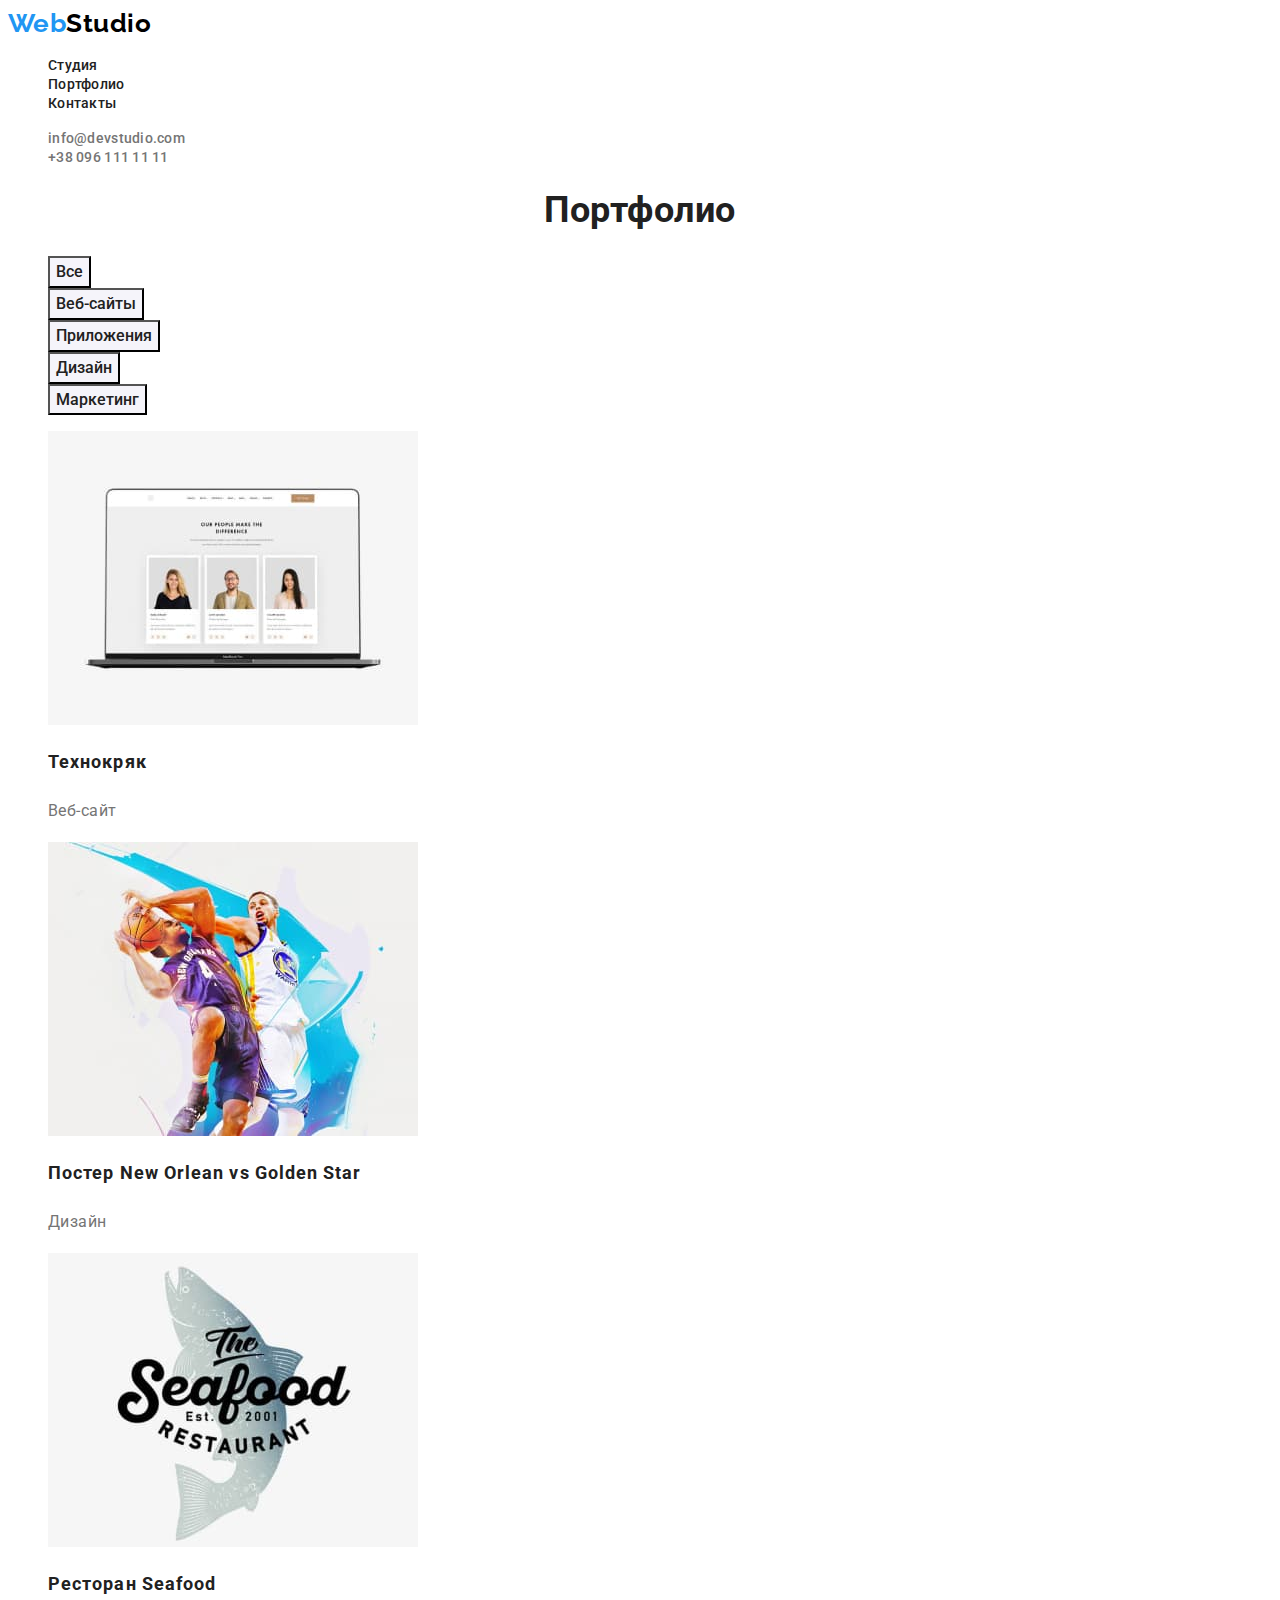
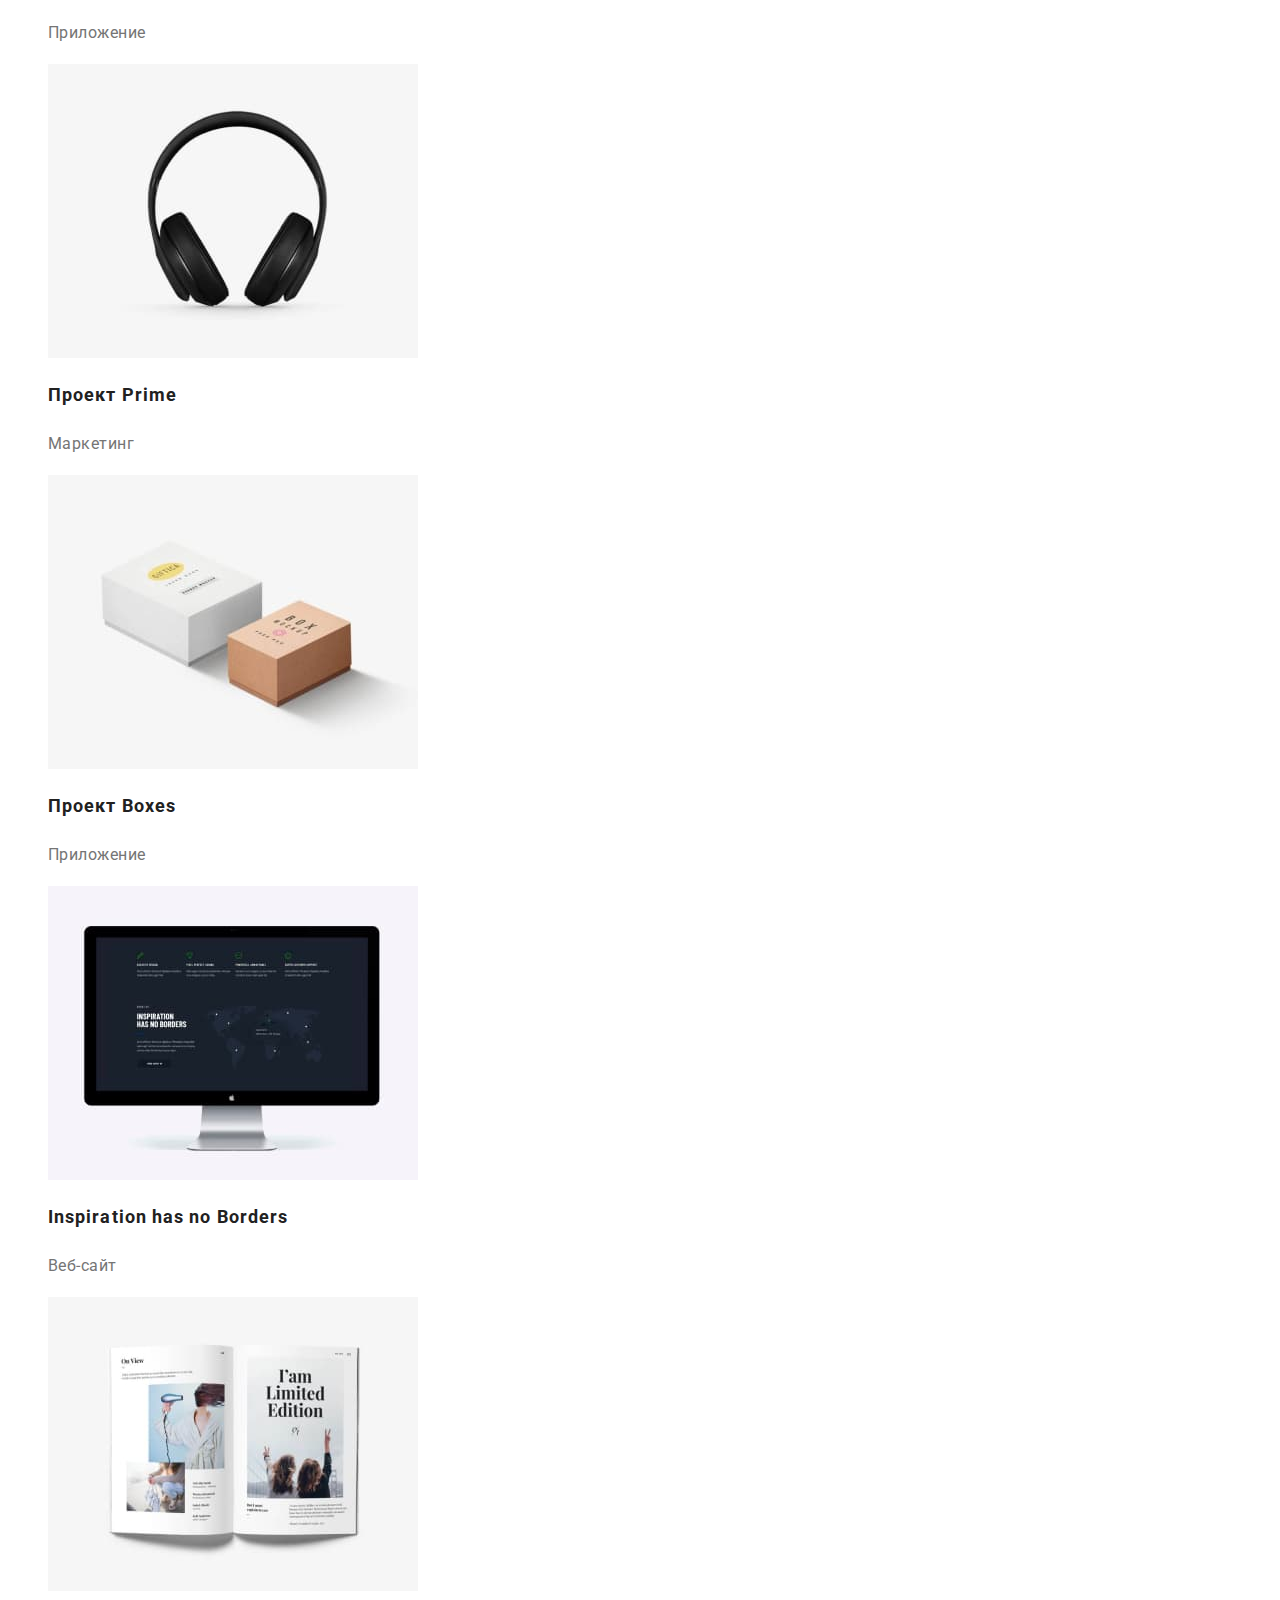
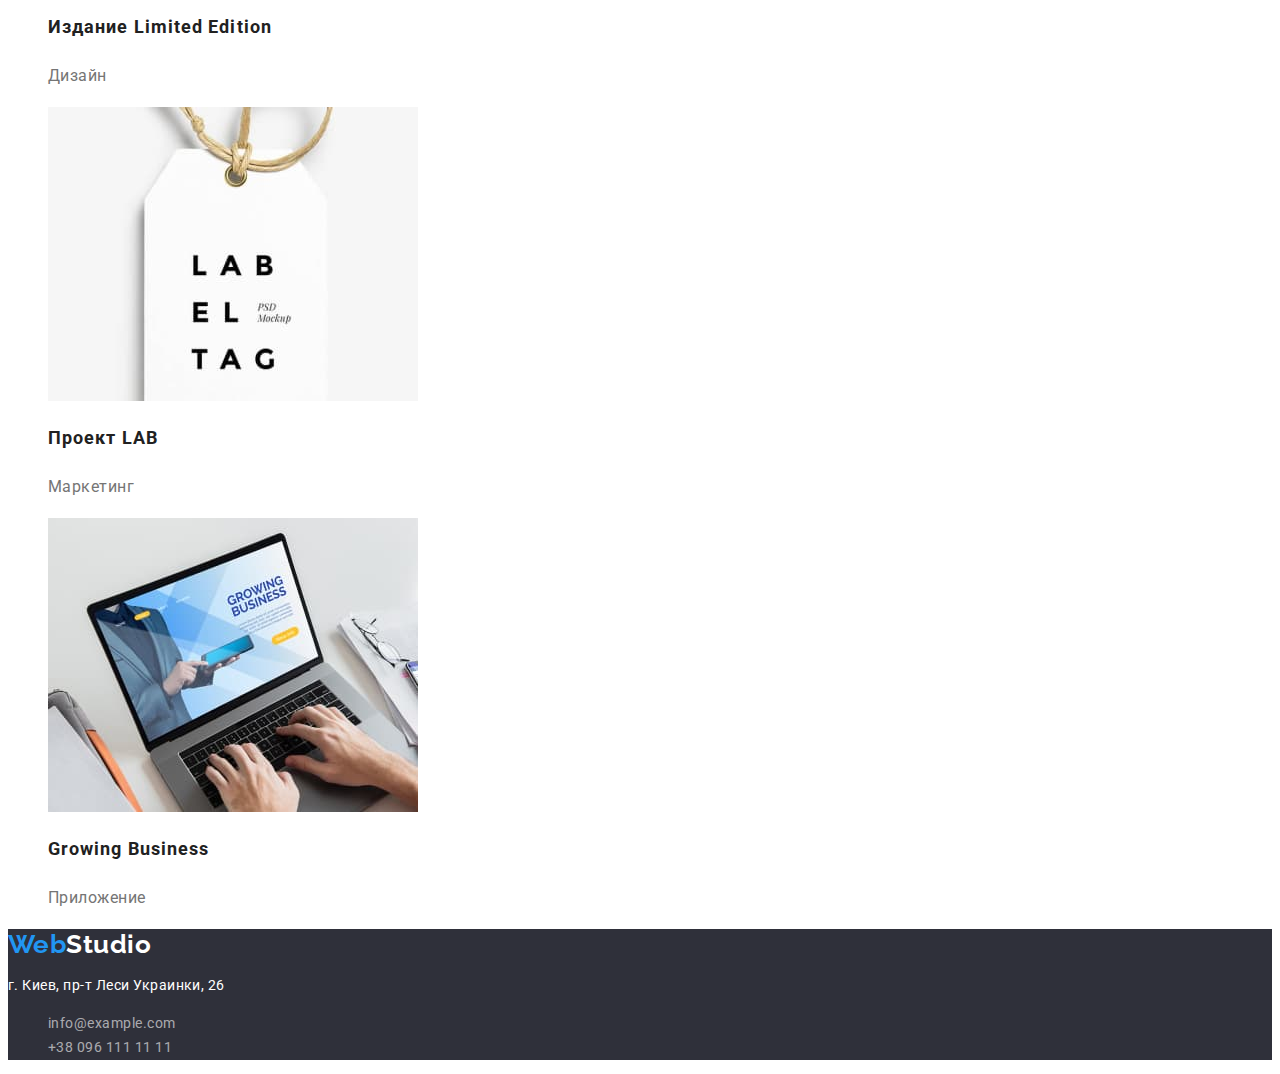
==== portfolio.html @ c210286f "добавляет файлы с HW-02" ====
<!DOCTYPE html>
<html lang="en">
<head>
    <meta charset="UTF-8">
    <meta http-equiv="X-UA-Compatible" content="IE=edge">
    <meta name="viewport" content="width=device-width, initial-scale=1.0">
    <title>Портфолио</title><link rel="preconnect" href="https://fonts.googleapis.com">
    <link rel="preconnect" href="https://fonts.gstatic.com" crossorigin>
    <link href="https://fonts.googleapis.com/css2?family=Raleway:wght@700&family=Roboto:wght@400;500;700;900&display=swap"
        rel="stylesheet">
    <link rel="stylesheet" href="./css/styles.css">
</head>
<body>
    <!--шапка сайта студии-->
    <header>
        <!--навигация-->
        <nav>
            <a class="logo link" href="./index.html">Web<span class="logo-header">Studio</span></a>
            <ul class="site-nav list">
                <li><a href="./index.html" class="link">Студия</a>
                </li>
                <li><a href="./portfolio.html" class="link">Портфолио</a>
                </li>
                <li><a href="" class="link">Контакты</a>
                </li>
            </ul>
        </nav>
        <!--связь-->
        <ul class="contacts list">
            <li>
                <a href="mailto:info@devstudio.com" class="link">info@devstudio.com</a>
            </li>
            <li>
                <a href="tel:+380961111111" class="link">+38 096 111 11 11</a>
            </li>
        </ul>
    </header>
    <!--проекты компании-->
    <main>
        <section class="section">
            <h1 class="section-title">Портфолио</h1>
            <ul class="list">                
                <li><button class="button" type="button">Все</button></li>
                <li><button class="button" type="button">Веб-сайты</button></li>
                <li><button class="button" type="button">Приложения</button></li>
                <li><button class="button" type="button">Дизайн</button></li>
                <li><button class="button" type="button">Маркетинг</button></li>                
            </ul>
            <ul class="project list">
                <li><a href=""class="link"><img src="images/img-a.jpg" alt="Ноутбук"
                    width="370" height="294">
                    <h2 class="project-title">Технокряк</h2>
                    <p class="project-type" >Веб-сайт</p></a>                    
                </li>
                <li><a href=""class="link"><img src="images/img-b.jpg" alt="баскетболисти"
                     width="370" height="294">
                    <h2 class="project-title">Постер <span lang="en">New Orlean vs Golden Star</span></h2>
                    <p class="project-type" >Дизайн</p></a>                
                </li>
                <li><a href=""class="link"><img src="images/img-c.jpg" alt="логотип ресторана рыба с текстом" 
                    width="370" height="294">
                    <h2 class="project-title">Ресторан <span lang="en">Seafood</span></h2>
                    <p class="project-type" >Приложение</p></a>                
                </li>
                <li><a href=""class="link"><img src="images/img-d.jpg" alt="полноразмерные наушники"
                     width="370" height="294">
                    <h2 class="project-title">Проект <span lang="en">Prime</span></h2>
                    <p class="project-type" >Маркетинг</p></a>                
                </li>
                <li><a href=""class="link"><img src="images/img-e.jpg" alt="две коробки"
                     width="370" height="294">
                    <h2 class="project-title">Проект <span lang="en">Boxes</span> </h2>
                    <p class="project-type" >Приложение</p></a>                
                </li>
                <li><a href=""class="link"><img src="images/img-f.jpg" alt="монитор" 
                    width="370" height="294">
                    <h2 class="project-title" lang="en">Inspiration has no Borders</h2>
                    <p class="project-type" >Веб-сайт</p></a>                
                </li>
                <li><a href=""class="link"><img src="images/img-g.jpg" alt="разкрытая книга"
                     width="370" height="294">
                    <h2 class="project-title">Издание <span lang="en">Limited Edition</span></h2>
                    <p class="project-type" >Дизайн</p></a>                
                </li>
                <li><a href=""class="link"><img src="images/img-h.jpg" alt="бирка"
                     width="370" height="294">
                    <h2 class="project-title">Проект <span lang="en">LAB</span></h2>
                    <p class="project-type" >Маркетинг</p></a>                
                </li>
                <li><a href=""class="link"><img src="images/img-i.jpg" alt="набор текста на клавиатуре ноутбука"
                     width="370" height="294">
                    <h2 class="project-title"><span lang="en">Growing Business</span> </h2>
                    <p class="project-type" >Приложение</p></a>
                </li>
            </ul>
        </section>
    </main>
    <!--подвал страницы-->
    <footer class="footer">
        <a class="logo link" href="./index.html">Web<span class="logo-footer">Studio</span></a>
        <address class="adress">
            <p>г. Киев, пр-т Леси Украинки, 26</p>
            <ul class="adress-contacts list">
                <li>
                    <a href="mailto:info@example.com" class="link">info@example.com</a>
                </li>
                <li>
                    <a href="tel:+380961111111" class="link">+38 096 111 11 11</a>
                </li>
            </ul>
        </address>
    </footer>
</body>
</html>
---- css/styles.css ----
:root {
  --pimary-tex-color: #757575;
  --accent-tex-color: #2196f3;
  --secondary-tex-color: #212121;
  --clear-white-text-color: #ffffff;
  --secondary-background-color: #f5f4fa;
}

/* палитра */
/* основной цвет фона   #ffffff */
/* дополнительный цвет фона     #F5F4FA */
/* цвет основного текста   #757575 */
/* цвет вторичного цвета     #212121  */
/* дополнительный  цвет текста     #FFFFFF  */
/* цвет акцента   #2196F3 */
/* цвет акцента главной  кнопки    #188CE8 */
/* цвет адреса   rgba(255, 255, 255, 0.6) */
/* цвет фона героя и футера #2F303A */
/* дополнительный цвет текста логотипа  #000000 */

body {
  font-family: "Roboto", sans-serif;
  background-color: #ffffff;
  color: var(--pimary-tex-color);
  letter-spacing: 0.03em;
}
/* *********************style reset******************** */
.list {
  list-style: none;
}
.link {
  text-decoration: none;
}
/* **************************************************** */
/* __________________________________________шапка сайта студии__________________________________________________________ */
.logo {
  font-family: raleway, sans-serif;
  color: var(--accent-tex-color);
  font-weight: 700;
  font-size: 26px;
  line-height: 1.19;
}
.logo-header {
  color: #000000;
}
.logo-footer {
  color: var(--clear-white-text-color);
}
/* ___________________________________________навигация___________________________________________________________ */
.site-nav .link {
  color: var(--secondary-tex-color);
  font-weight: 500;
  font-size: 14px;
  line-height: 1.14;
  letter-spacing: 0.02em;
}
.contacts .link {
  color: var(--pimary-tex-color);
  font-weight: 500;
  font-size: 14px;
  line-height: 1.14;
  letter-spacing: 0.02em;
}
.site-nav .link:hover,
.site-nav .link:focus,
.contacts .link:hover,
.contacts .link:focus,
.adress-contacts .link:hover,
.adress-contacts .link:focus {
  color: #2196f3;
}
/* __________________________________ герой ______________________________________________________________ */

.hero {
  background-color: #2f303a;
}

.hero-title {
  color: var(--clear-white-text-color);
  font-weight: 900;
  font-size: 44px;
  line-height: 1.36;
  text-align: center;
  letter-spacing: 0.06em;
  text-transform: uppercase;
}

/* _____________________________________основная информация страницы__________________________________________ */

.section-title {
  font-weight: 700;
  font-size: 36px;
  line-height: 1.16;
  text-align: center;
}
.advantage-title {
  font-weight: 700;
  font-size: 14px;
  line-height: 1.14;
  text-transform: uppercase;
}
.advantage-text {
  font-size: 14px;
  line-height: 1.71;
}
.team-title {
  font-weight: 500;
  font-size: 16px;
  line-height: 1.18;
  text-align: center;
}
.team-profession {
  font-size: 16px;
  line-height: 1.18;
  text-align: center;
}
.project-title {
  font-weight: 700;
  font-size: 18px;
  line-height: 2;
  letter-spacing: 0.06em;
}
.project-type {
  color: var(--pimary-tex-color);
  font-size: 16px;
  line-height: 1.87;
}
.section-title,
.advantage-title,
.team-title,
.project-title {
  color: var(--secondary-tex-color);
}
.our-team {
  background-color: #f5f4fa;
}
/* ____________________________________________подвал страницы_______________________________________________ */
.footer {
  background-color: #2f303a;
}
.adress {
  color: var(--clear-white-text-color);
  font-style: normal;
  font-size: 14px;
  line-height: 1.71;
}
.adress-contacts .link {
  color: rgba(255, 255, 255, 0.6);
}
/* ____________________________________________BUTTONS_________________________________________________ */
.button {
  font-family: inherit;
  font-weight: 500;
  font-size: 16px;
  line-height: 1.62;
  text-align: center;
  background-color: var(--secondary-background-color);
  color: var(--secondary-tex-color);
  cursor: pointer;
}
.button:hover,
.button:focus {
  background-color: var(--accent-tex-color);
  color: var(--clear-white-text-color);
}
.main.button {
  font-weight: 700;
  font-size: 16px;
  line-height: 1.87;
  text-align: center;
  letter-spacing: 0.06em;
  background-color: var(--accent-tex-color);
  color: var(--clear-white-text-color);
}
.main.button:hover,
.main.button:focus {
  background-color: #188ce8;
}
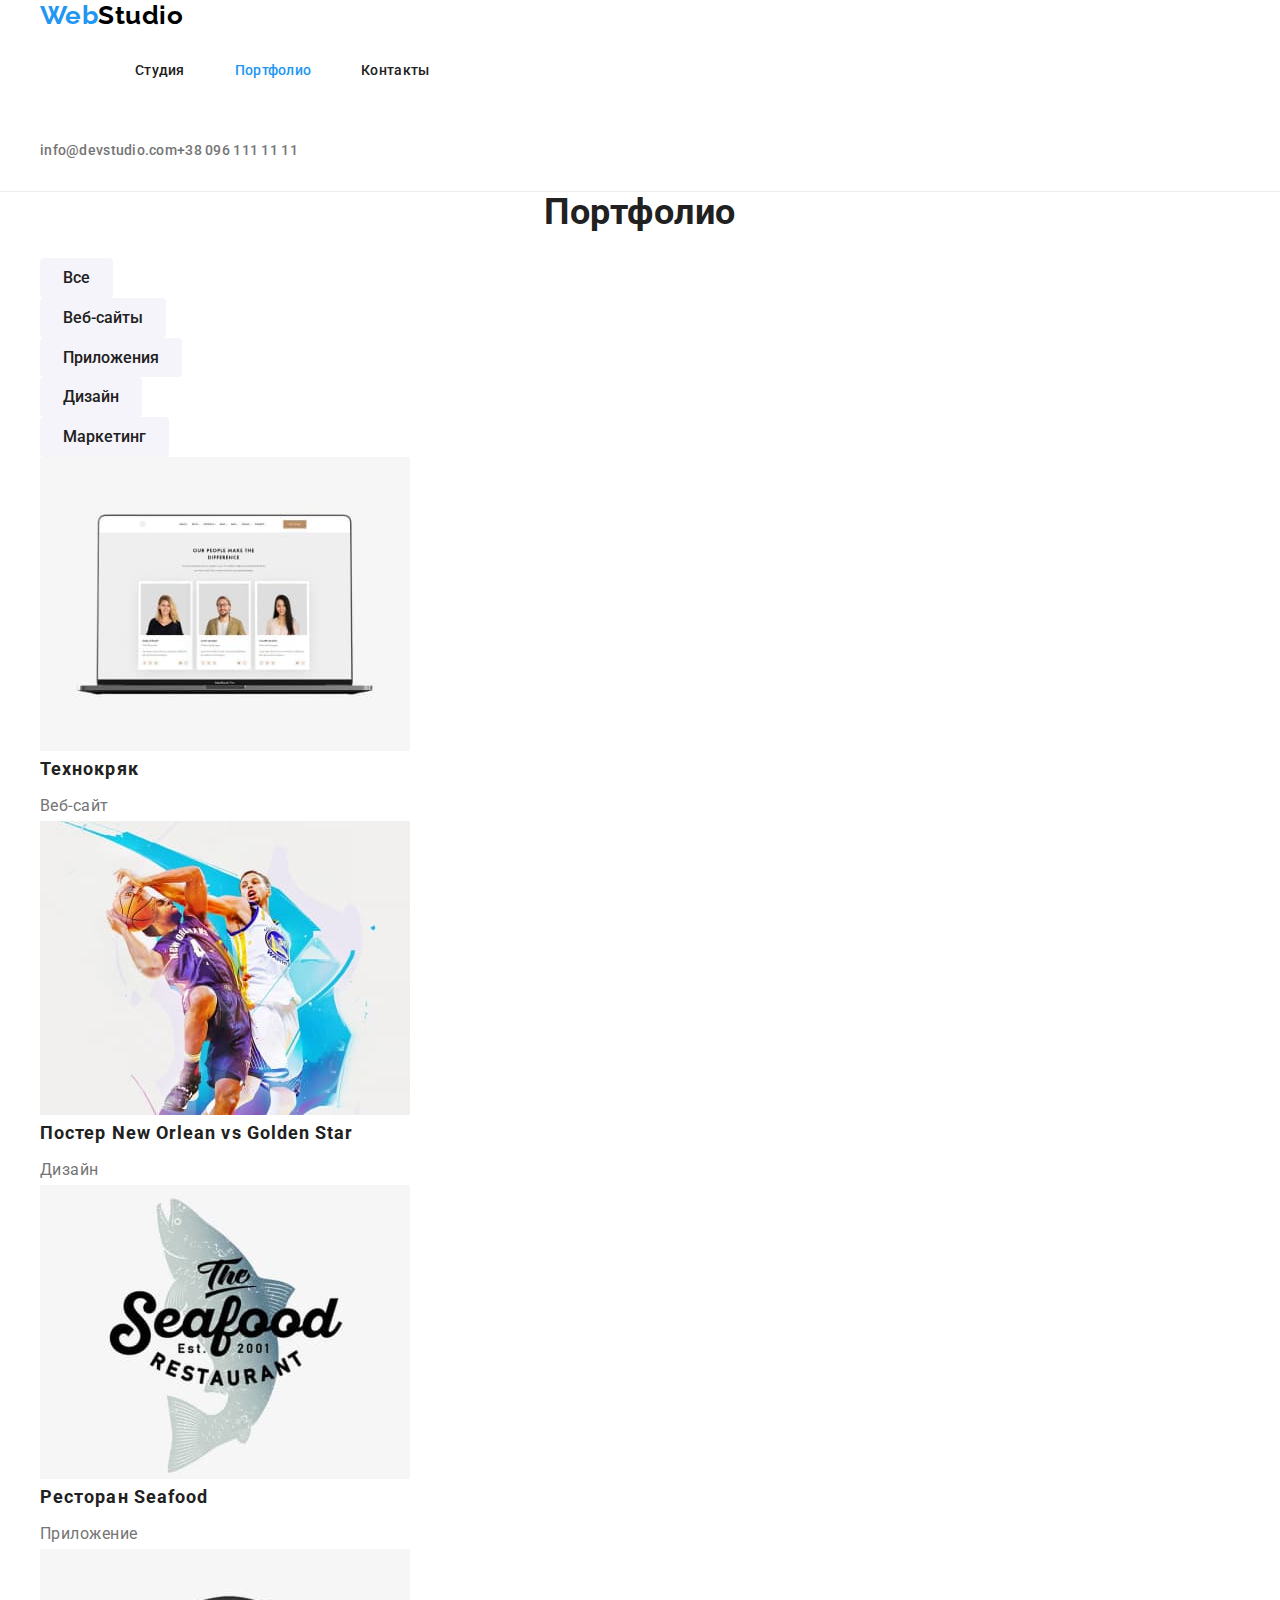
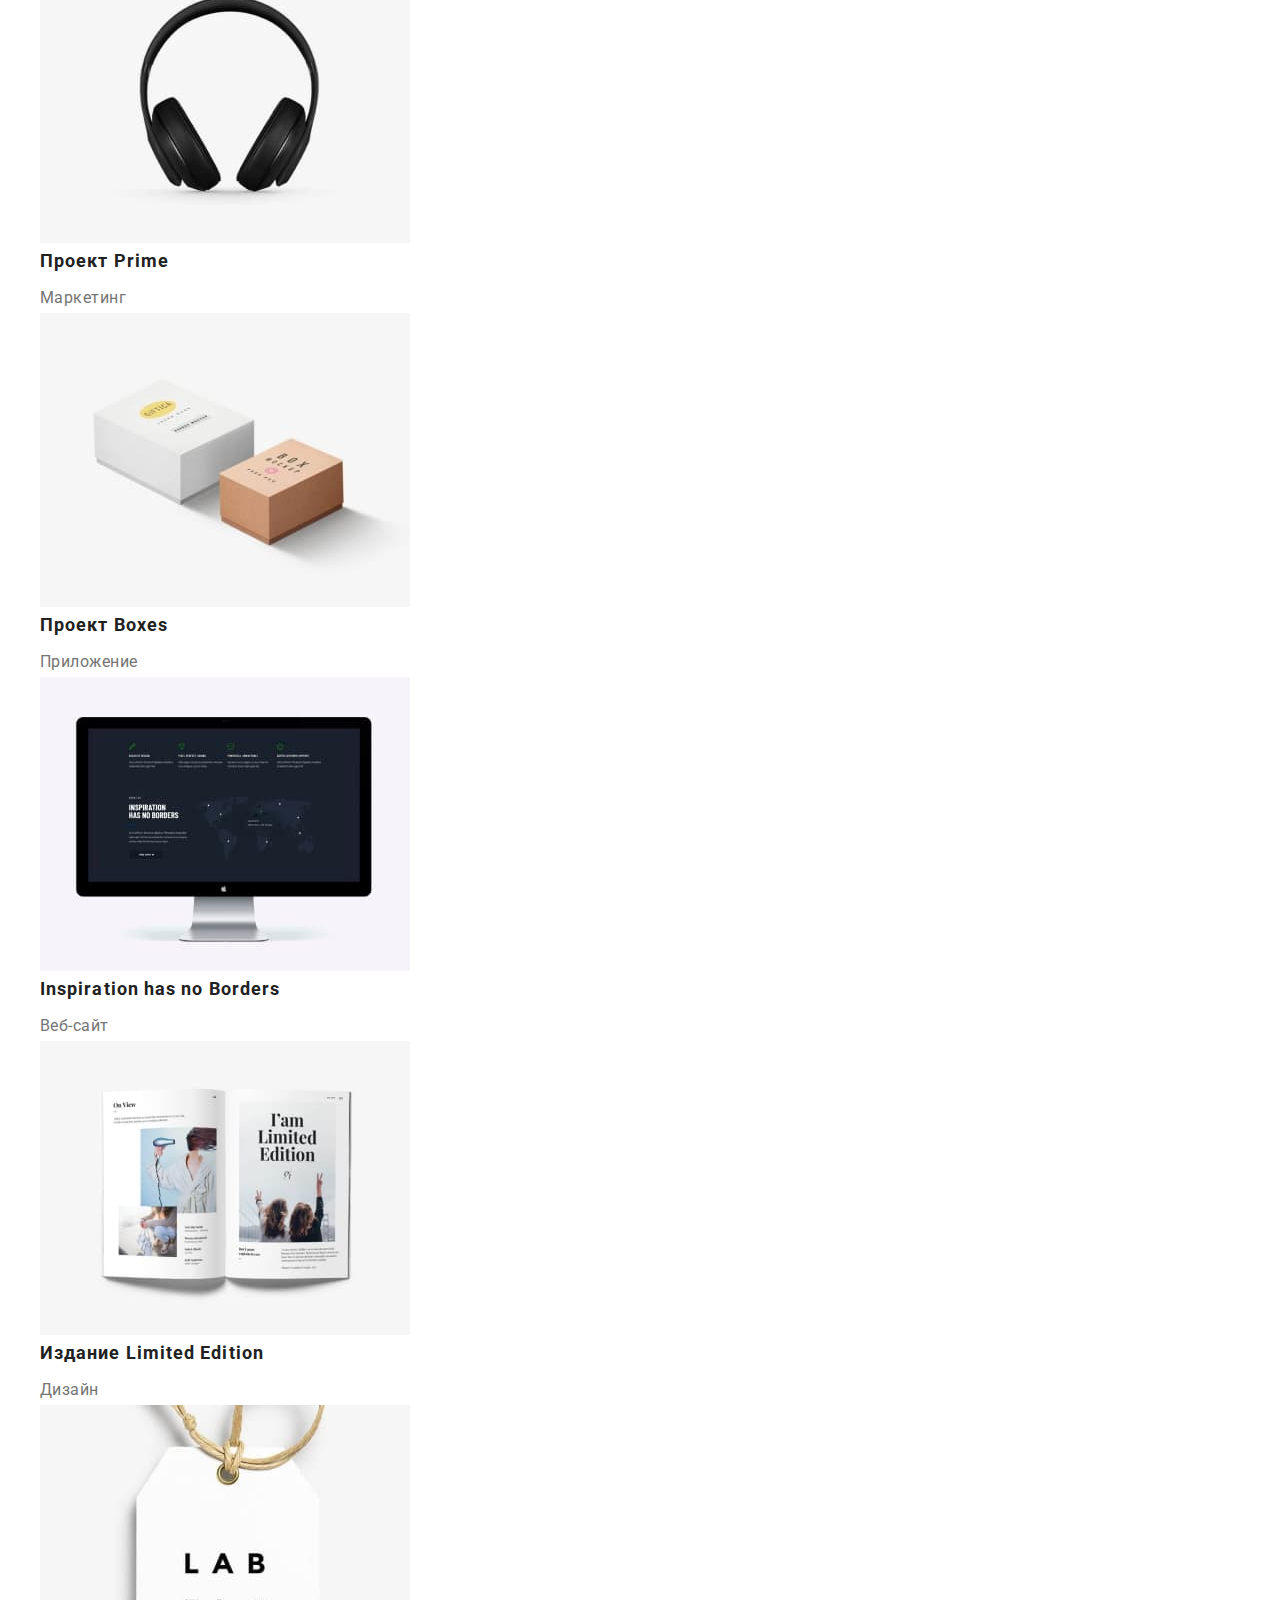
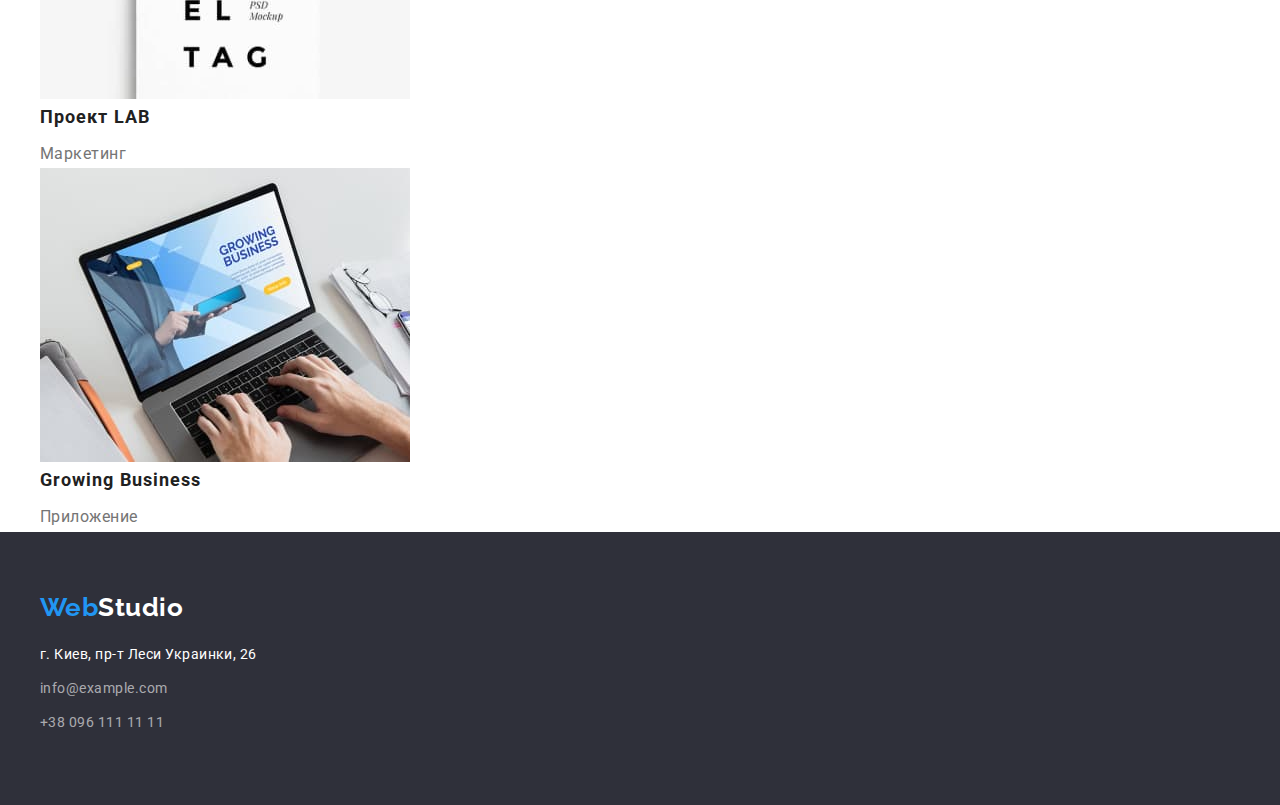
==== commit 633ce4b2: "задает значения  блочным и строчным элементам" ====
--- a/portfolio.html
+++ b/portfolio.html
@@ -4,7 +4,11 @@
     <meta charset="UTF-8">
     <meta http-equiv="X-UA-Compatible" content="IE=edge">
     <meta name="viewport" content="width=device-width, initial-scale=1.0">
-    <title>Портфолио</title><link rel="preconnect" href="https://fonts.googleapis.com">
+    <title>Портфолио</title>
+    <link rel="stylesheet" href="https://cdnjs.cloudflare.com/ajax/libs/modern-normalize/1.1.0/modern-normalize.css"
+        integrity="sha512-Y0MM+V6ymRKN2zStTqzQ227DWhhp4Mzdo6gnlRnuaNCbc+YN/ZH0sBCLTM4M0oSy9c9VKiCvd4Jk44aCLrNS5Q=="
+        crossorigin="anonymous" referrerpolicy="no-referrer"/>
+    <link rel="preconnect" href="https://fonts.googleapis.com">
     <link rel="preconnect" href="https://fonts.gstatic.com" crossorigin>
     <link href="https://fonts.googleapis.com/css2?family=Raleway:wght@700&family=Roboto:wght@400;500;700;900&display=swap"
         rel="stylesheet">
@@ -14,101 +18,110 @@
     <!--шапка сайта студии-->
     <header>
         <!--навигация-->
-        <nav>
-            <a class="logo link" href="./index.html">Web<span class="logo-header">Studio</span></a>
-            <ul class="site-nav list">
-                <li><a href="./index.html" class="link">Студия</a>
-                </li>
-                <li><a href="./portfolio.html" class="link">Портфолио</a>
-                </li>
-                <li><a href="" class="link">Контакты</a>
-                </li>
-            </ul>
-        </nav>
-        <!--связь-->
-        <ul class="contacts list">
-            <li>
-                <a href="mailto:info@devstudio.com" class="link">info@devstudio.com</a>
-            </li>
-            <li>
-                <a href="tel:+380961111111" class="link">+38 096 111 11 11</a>
-            </li>
-        </ul>
-    </header>
-    <!--проекты компании-->
-    <main>
-        <section class="section">
-            <h1 class="section-title">Портфолио</h1>
-            <ul class="list">                
-                <li><button class="button" type="button">Все</button></li>
-                <li><button class="button" type="button">Веб-сайты</button></li>
-                <li><button class="button" type="button">Приложения</button></li>
-                <li><button class="button" type="button">Дизайн</button></li>
-                <li><button class="button" type="button">Маркетинг</button></li>                
-            </ul>
-            <ul class="project list">
-                <li><a href=""class="link"><img src="images/img-a.jpg" alt="Ноутбук"
-                    width="370" height="294">
-                    <h2 class="project-title">Технокряк</h2>
-                    <p class="project-type" >Веб-сайт</p></a>                    
-                </li>
-                <li><a href=""class="link"><img src="images/img-b.jpg" alt="баскетболисти"
-                     width="370" height="294">
-                    <h2 class="project-title">Постер <span lang="en">New Orlean vs Golden Star</span></h2>
-                    <p class="project-type" >Дизайн</p></a>                
-                </li>
-                <li><a href=""class="link"><img src="images/img-c.jpg" alt="логотип ресторана рыба с текстом" 
-                    width="370" height="294">
-                    <h2 class="project-title">Ресторан <span lang="en">Seafood</span></h2>
-                    <p class="project-type" >Приложение</p></a>                
-                </li>
-                <li><a href=""class="link"><img src="images/img-d.jpg" alt="полноразмерные наушники"
-                     width="370" height="294">
-                    <h2 class="project-title">Проект <span lang="en">Prime</span></h2>
-                    <p class="project-type" >Маркетинг</p></a>                
-                </li>
-                <li><a href=""class="link"><img src="images/img-e.jpg" alt="две коробки"
-                     width="370" height="294">
-                    <h2 class="project-title">Проект <span lang="en">Boxes</span> </h2>
-                    <p class="project-type" >Приложение</p></a>                
-                </li>
-                <li><a href=""class="link"><img src="images/img-f.jpg" alt="монитор" 
-                    width="370" height="294">
-                    <h2 class="project-title" lang="en">Inspiration has no Borders</h2>
-                    <p class="project-type" >Веб-сайт</p></a>                
-                </li>
-                <li><a href=""class="link"><img src="images/img-g.jpg" alt="разкрытая книга"
-                     width="370" height="294">
-                    <h2 class="project-title">Издание <span lang="en">Limited Edition</span></h2>
-                    <p class="project-type" >Дизайн</p></a>                
-                </li>
-                <li><a href=""class="link"><img src="images/img-h.jpg" alt="бирка"
-                     width="370" height="294">
-                    <h2 class="project-title">Проект <span lang="en">LAB</span></h2>
-                    <p class="project-type" >Маркетинг</p></a>                
-                </li>
-                <li><a href=""class="link"><img src="images/img-i.jpg" alt="набор текста на клавиатуре ноутбука"
-                     width="370" height="294">
-                    <h2 class="project-title"><span lang="en">Growing Business</span> </h2>
-                    <p class="project-type" >Приложение</p></a>
-                </li>
-            </ul>
-        </section>
-    </main>
-    <!--подвал страницы-->
-    <footer class="footer">
-        <a class="logo link" href="./index.html">Web<span class="logo-footer">Studio</span></a>
-        <address class="adress">
-            <p>г. Киев, пр-т Леси Украинки, 26</p>
-            <ul class="adress-contacts list">
+        <div class="container">
+            <nav>
+                <a class="logo link" href="./index.html">Web<span class="logo-header">Studio</span></a>
+                <ul class="site-nav list">
+                    <li class="item"><a href="./index.html" class="link">Студия</a>
+                    </li>
+                    <li class="item"><a href="./portfolio.html" class="current link">Портфолио</a>
+                    </li>
+                    <li class="item"><a href="" class="link">Контакты</a>
+                    </li>
+                </ul>
+            </nav>
+            <!--связь-->
+            <ul class="contacts list">
                 <li>
-                    <a href="mailto:info@example.com" class="link">info@example.com</a>
+                    <a href="mailto:info@devstudio.com" class="link">info@devstudio.com</a>
                 </li>
                 <li>
                     <a href="tel:+380961111111" class="link">+38 096 111 11 11</a>
                 </li>
             </ul>
+        </div>
+    
+    </header>
+    <!--проекты компании-->
+    <main>
+        <section class="section">
+            <div class="container">
+                <h1 class="section-title">Портфолио</h1>
+                <ul class="list">
+                    <li><button class="button" type="button">Все</button></li>
+                    <li><button class="button" type="button">Веб-сайты</button></li>
+                    <li><button class="button" type="button">Приложения</button></li>
+                    <li><button class="button" type="button">Дизайн</button></li>
+                    <li><button class="button" type="button">Маркетинг</button></li>
+                </ul>
+                <ul class="project list">
+                    <li><a href="" class="link"><img src="images/img-a.jpg" alt="Ноутбук" width="370" height="294">
+                            <h2 class="project-title">Технокряк</h2>
+                            <p class="project-type">Веб-сайт</p>
+                        </a>
+                    </li>
+                    <li><a href="" class="link"><img src="images/img-b.jpg" alt="баскетболисти" width="370" height="294">
+                            <h2 class="project-title">Постер <span lang="en">New Orlean vs Golden Star</span></h2>
+                            <p class="project-type">Дизайн</p>
+                        </a>
+                    </li>
+                    <li><a href="" class="link"><img class="portfolio-img" src="images/img-c.jpg" alt="логотип ресторана рыба с текстом" width="370"
+                                height="294">
+                            <h2 class="project-title">Ресторан <span lang="en">Seafood</span></h2>
+                            <p class="project-type">Приложение</p>
+                        </a>
+                    </li>
+                    <li><a href="" class="link"><img src="images/img-d.jpg" alt="полноразмерные наушники" width="370" height="294">
+                            <h2 class="project-title">Проект <span lang="en">Prime</span></h2>
+                            <p class="project-type">Маркетинг</p>
+                        </a>
+                    </li>
+                    <li><a href="" class="link"><img src="images/img-e.jpg" alt="две коробки" width="370" height="294">
+                            <h2 class="project-title">Проект <span lang="en">Boxes</span> </h2>
+                            <p class="project-type">Приложение</p>
+                        </a>
+                    </li>
+                    <li><a href="" class="link"><img src="images/img-f.jpg" alt="монитор" width="370" height="294">
+                            <h2 class="project-title" lang="en">Inspiration has no Borders</h2>
+                            <p class="project-type">Веб-сайт</p>
+                        </a>
+                    </li>
+                    <li><a href="" class="link"><img src="images/img-g.jpg" alt="разкрытая книга" width="370" height="294">
+                            <h2 class="project-title">Издание <span lang="en">Limited Edition</span></h2>
+                            <p class="project-type">Дизайн</p>
+                        </a>
+                    </li>
+                    <li><a href="" class="link"><img src="images/img-h.jpg" alt="бирка" width="370" height="294">
+                            <h2 class="project-title">Проект <span lang="en">LAB</span></h2>
+                            <p class="project-type">Маркетинг</p>
+                        </a>
+                    </li>
+                    <li><a href="" class="link"><img src="images/img-i.jpg" alt="набор текста на клавиатуре ноутбука" width="370"
+                                height="294">
+                            <h2 class="project-title" lang="en">Growing Business</h2>
+                            <p class="project-type">Приложение</p>
+                        </a>
+                    </li>
+                </ul>
+            </div>
+        </section>
+    </main>
+    <!--подвал страницы-->
+<footer class="footer">
+    <div class="container">
+        <a class="logo link" href="./index.html">Web<span class="logo-footer">Studio</span></a>
+        <address class="adress">
+            <p class="adress-location">г. Киев, пр-т Леси Украинки, 26</p>
+            <ul class="adress-contacts list">
+                <li class="adress-contact-item">
+                    <a href="mailto:info@example.com" class="link">info@example.com</a>
+                </li>
+                <li class="adress-contact-item">
+                    <a href="tel:+380961111111" class="link">+38 096 111 11 11</a>
+                </li>
+            </ul>
         </address>
-    </footer>
+    </div>
+</footer>
 </body>
 </html>--- a/css/styles.css
+++ b/css/styles.css
@@ -2,8 +2,11 @@
   --pimary-tex-color: #757575;
   --accent-tex-color: #2196f3;
   --secondary-tex-color: #212121;
-  --clear-white-text-color: #ffffff;
+  --primary-white-color: #ffffff;
+  --primary-black-color: #000000;
   --secondary-background-color: #f5f4fa;
+  --hero-footer-background-color: #2f303a;
+  --hero-button-hover-color: #188ce8;
 }
 
 /* палитра */
@@ -16,23 +19,37 @@
 /* цвет акцента главной  кнопки    #188CE8 */
 /* цвет адреса   rgba(255, 255, 255, 0.6) */
 /* цвет фона героя и футера #2F303A */
-/* дополнительный цвет текста логотипа  #000000 */
+/* дополнительный цвет текста логотипа, рамки главной кнопки  #000000 */
 
 body {
   font-family: "Roboto", sans-serif;
-  background-color: #ffffff;
+  background-color: var(--primary-white-color);
   color: var(--pimary-tex-color);
   letter-spacing: 0.03em;
 }
 /* *********************style reset******************** */
 .list {
+  padding: 0;
+  margin: 0;
   list-style: none;
 }
 .link {
   text-decoration: none;
 }
+img {
+  display: block;
+}
+
 /* **************************************************** */
+.container {
+  margin-left: auto;
+  margin-right: auto;
+  width: 1200px;
+}
 /* __________________________________________шапка сайта студии__________________________________________________________ */
+header {
+  border-bottom: 1px solid #ececec;
+}
 .logo {
   font-family: raleway, sans-serif;
   color: var(--accent-tex-color);
@@ -41,20 +58,48 @@
   line-height: 1.19;
 }
 .logo-header {
-  color: #000000;
+  color: var(--primary-black-color);
 }
 .logo-footer {
-  color: var(--clear-white-text-color);
+  color: var(--primary-white-color);
 }
 /* ___________________________________________навигация___________________________________________________________ */
+.header-nav {
+  display: flex;
+}
+.main-nav {
+  display: flex;
+  align-items: center;
+}
+.site-nav {
+  display: flex;
+  margin-left: 95px;
+}
+.contacts .item + .item,
+.site-nav .item + .item {
+  margin-left: 50px;
+}
 .site-nav .link {
+  display: block;
+  padding-top: 32px;
+  padding-bottom: 32px;
+
   color: var(--secondary-tex-color);
   font-weight: 500;
   font-size: 14px;
   line-height: 1.14;
   letter-spacing: 0.02em;
 }
+.contacts {
+  display: flex;
+  margin-left: auto;
+}
+
 .contacts .link {
+  display: block;
+  padding-top: 32px;
+  padding-bottom: 32px;
+
   color: var(--pimary-tex-color);
   font-weight: 500;
   font-size: 14px;
@@ -67,20 +112,26 @@
 .contacts .link:focus,
 .adress-contacts .link:hover,
 .adress-contacts .link:focus {
-  color: #2196f3;
+  color: var(--accent-tex-color);
+}
+.site-nav .current.link {
+  color: var(--accent-tex-color);
 }
 /* __________________________________ герой ______________________________________________________________ */
 
 .hero {
-  background-color: #2f303a;
+  background-color: var(--hero-footer-background-color);
+  text-align: center;
 }
 
 .hero-title {
-  color: var(--clear-white-text-color);
+  margin-top: 0;
+  margin-bottom: 30px;
+
+  color: var(--primary-white-color);
   font-weight: 900;
   font-size: 44px;
   line-height: 1.36;
-  text-align: center;
   letter-spacing: 0.06em;
   text-transform: uppercase;
 }
@@ -88,67 +139,110 @@
 /* _____________________________________основная информация страницы__________________________________________ */
 
 .section-title {
+  margin-top: 0;
+  margin-bottom: 50;
+
+  color: var(--secondary-tex-color);
   font-weight: 700;
   font-size: 36px;
   line-height: 1.16;
   text-align: center;
 }
 .advantage-title {
+  margin-top: 0;
+  margin-bottom: 10px;
+
+  color: var(--secondary-tex-color);
   font-weight: 700;
   font-size: 14px;
   line-height: 1.14;
   text-transform: uppercase;
 }
 .advantage-text {
+  margin-top: 0;
+  margin-bottom: 0;
+
   font-size: 14px;
   line-height: 1.71;
 }
+.team {
+  text-align: center;
+}
+.team-item {
+  padding-bottom: 30px;
+  background-color: var(--primary-white-color);
+}
+
 .team-title {
+  margin-top: 30px;
+  margin-bottom: 10px;
+
+  color: var(--secondary-tex-color);
   font-weight: 500;
   font-size: 16px;
   line-height: 1.18;
-  text-align: center;
 }
 .team-profession {
+  margin-top: 0;
+  margin-bottom: 0;
+
   font-size: 16px;
   line-height: 1.18;
   text-align: center;
 }
+
 .project-title {
+  margin-top: 0;
+  margin-bottom: 4px;
+
+  color: var(--secondary-tex-color);
   font-weight: 700;
   font-size: 18px;
   line-height: 2;
   letter-spacing: 0.06em;
 }
 .project-type {
+  margin-top: 0;
+  margin-bottom: 0;
+
   color: var(--pimary-tex-color);
   font-size: 16px;
   line-height: 1.87;
 }
-.section-title,
-.advantage-title,
-.team-title,
-.project-title {
-  color: var(--secondary-tex-color);
-}
+
 .our-team {
-  background-color: #f5f4fa;
+  background-color: var(--secondary-background-color);
 }
 /* ____________________________________________подвал страницы_______________________________________________ */
 .footer {
-  background-color: #2f303a;
+  padding-top: 60px;
+  padding-bottom: 60px;
+  background-color: var(--hero-footer-background-color);
 }
 .adress {
-  color: var(--clear-white-text-color);
+  color: var(--primary-white-color);
   font-style: normal;
   font-size: 14px;
   line-height: 1.71;
+}
+.adress-location {
+  margin-top: 20px;
+  margin-bottom: 10px;
+}
+.adress-contact-item {
+  margin-bottom: 10px;
 }
 .adress-contacts .link {
   color: rgba(255, 255, 255, 0.6);
 }
 /* ____________________________________________BUTTONS_________________________________________________ */
 .button {
+  display: inline-block;
+  border: 1px solid transparent;
+  border-radius: 4px;
+  padding: 6px 22px;
+  min-width: 73px;
+
   font-family: inherit;
   font-weight: 500;
   font-size: 16px;
@@ -161,18 +255,22 @@
 .button:hover,
 .button:focus {
   background-color: var(--accent-tex-color);
-  color: var(--clear-white-text-color);
-}
-.main.button {
+  color: var(--primary-white-color);
+}
+.hero-button.button {
+  padding: 10px 32px;
+  border: 1px;
+  border-color: var(--primary-black-color);
+
   font-weight: 700;
   font-size: 16px;
   line-height: 1.87;
   text-align: center;
   letter-spacing: 0.06em;
   background-color: var(--accent-tex-color);
-  color: var(--clear-white-text-color);
-}
-.main.button:hover,
-.main.button:focus {
-  background-color: #188ce8;
-}
+  color: var(--primary-white-color);
+}
+.hero-button.button:hover,
+.hero-button.button:focus {
+  background-color: var(--hero-button-hover-color);
+}
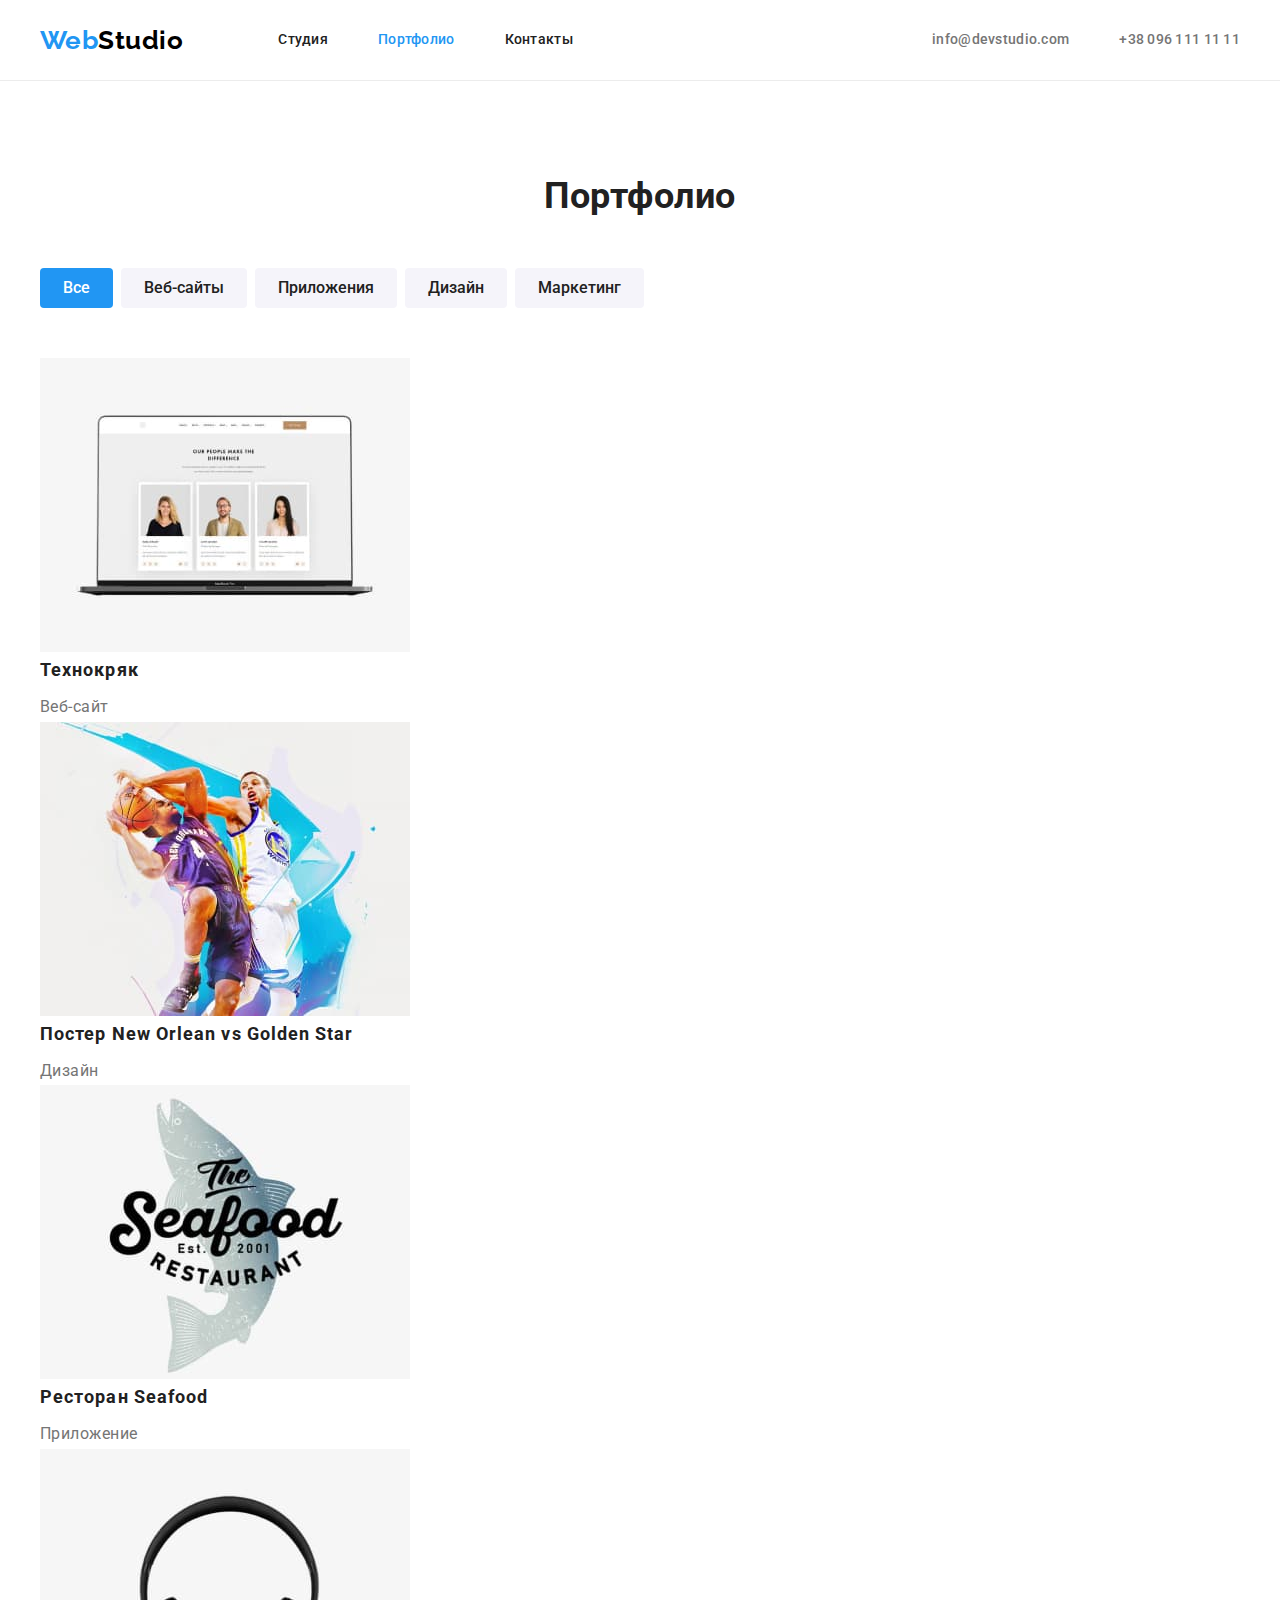
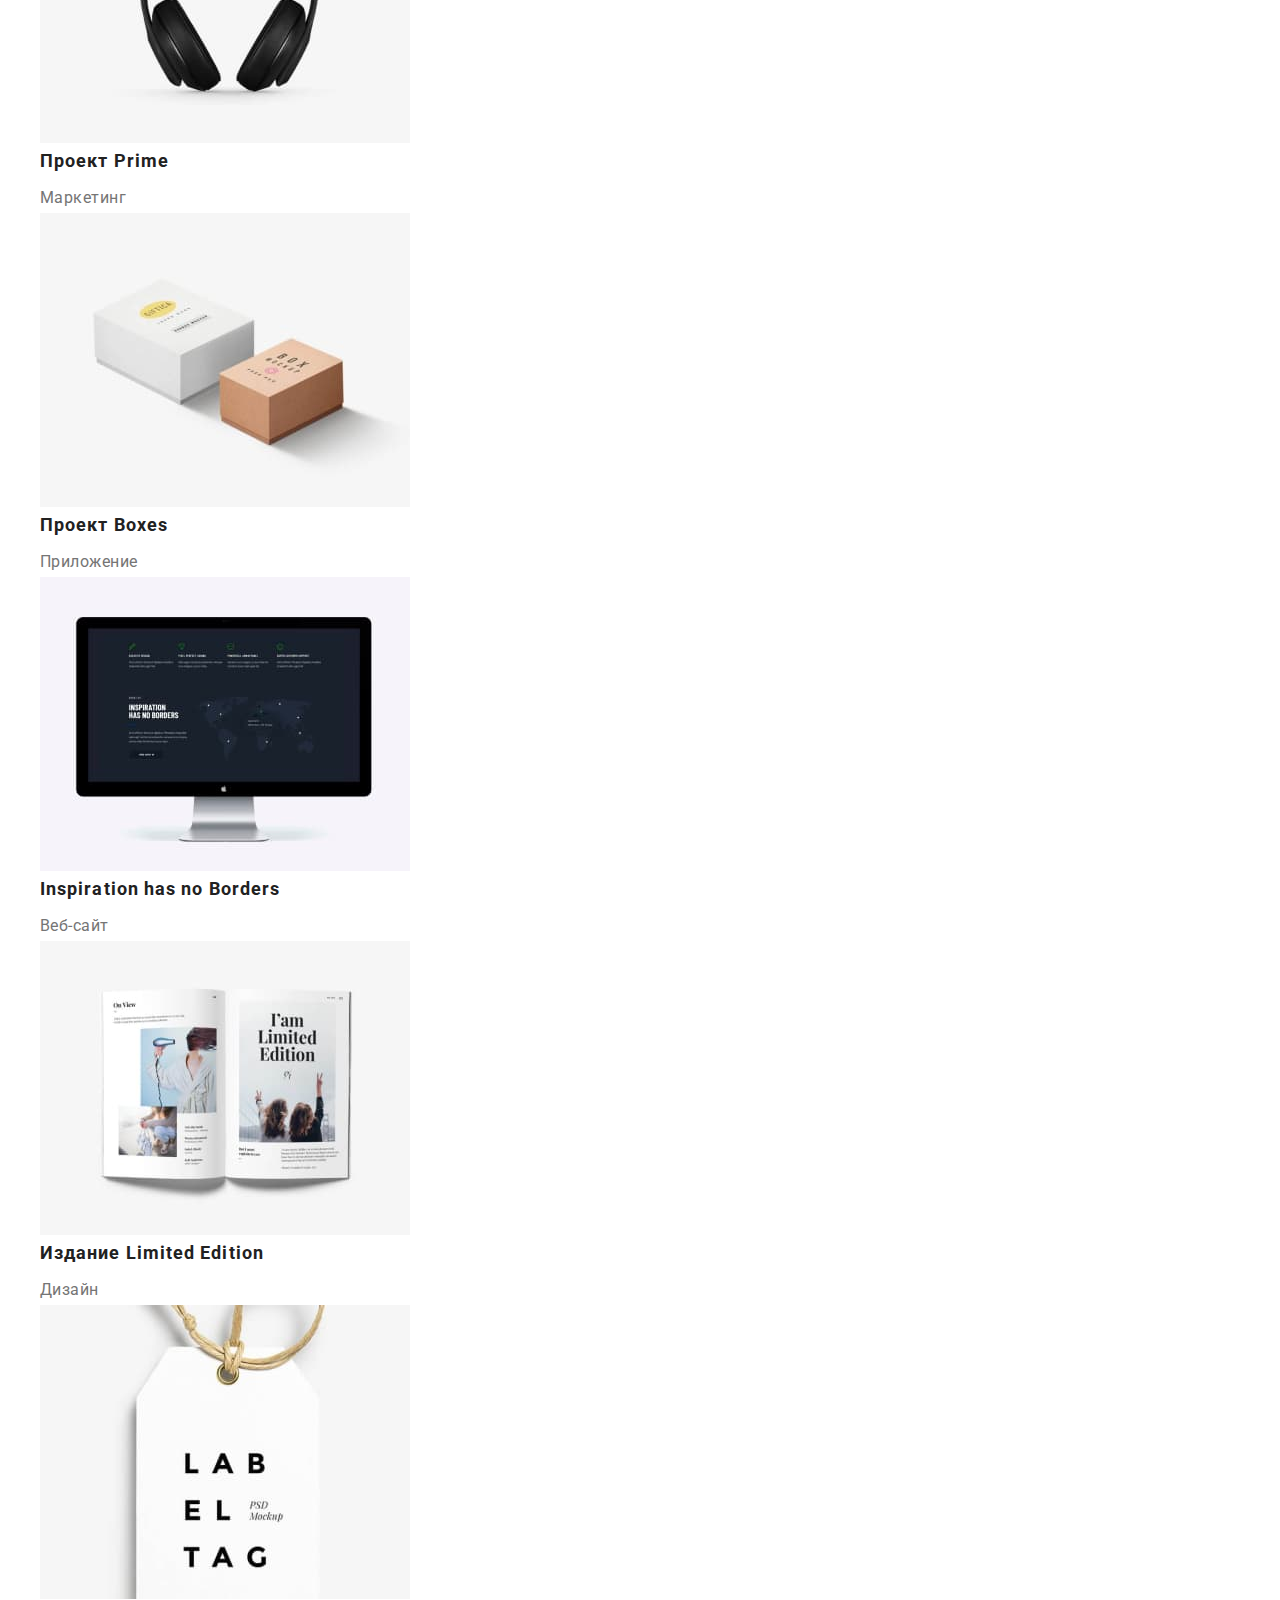
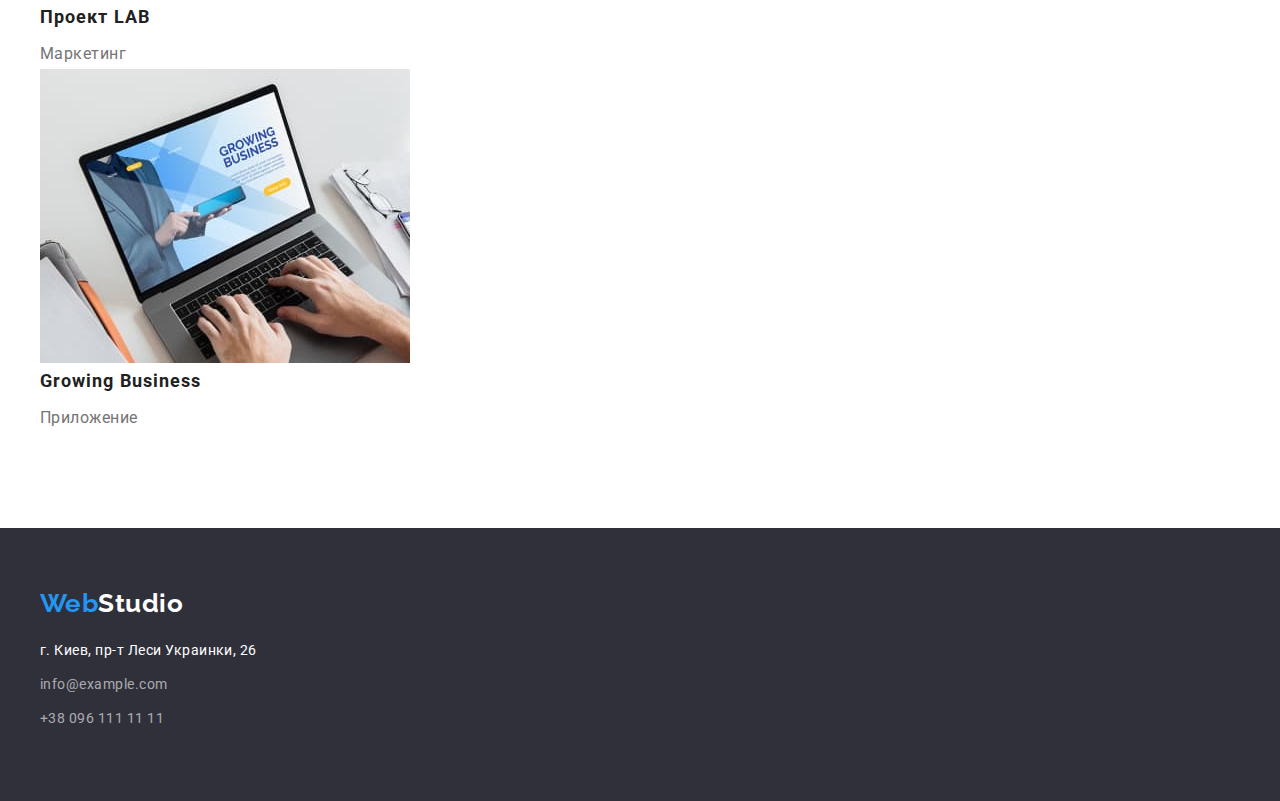
==== commit fee67295: "оформляет страницу студия" ====
--- a/portfolio.html
+++ b/portfolio.html
@@ -18,8 +18,8 @@
     <!--шапка сайта студии-->
     <header>
         <!--навигация-->
-        <div class="container">
-            <nav>
+        <div class="container header-nav">
+            <nav class="main-nav">
                 <a class="logo link" href="./index.html">Web<span class="logo-header">Studio</span></a>
                 <ul class="site-nav list">
                     <li class="item"><a href="./index.html" class="link">Студия</a>
@@ -32,10 +32,10 @@
             </nav>
             <!--связь-->
             <ul class="contacts list">
-                <li>
+                <li class="item">
                     <a href="mailto:info@devstudio.com" class="link">info@devstudio.com</a>
                 </li>
-                <li>
+                <li class="item">
                     <a href="tel:+380961111111" class="link">+38 096 111 11 11</a>
                 </li>
             </ul>
@@ -44,15 +44,15 @@
     </header>
     <!--проекты компании-->
     <main>
-        <section class="section">
+        <section class="portfolio section">
             <div class="container">
                 <h1 class="section-title">Портфолио</h1>
-                <ul class="list">
-                    <li><button class="button" type="button">Все</button></li>
-                    <li><button class="button" type="button">Веб-сайты</button></li>
-                    <li><button class="button" type="button">Приложения</button></li>
-                    <li><button class="button" type="button">Дизайн</button></li>
-                    <li><button class="button" type="button">Маркетинг</button></li>
+                <ul class="portfolio-buttons list">
+                    <li class="item"><button class="button active-btn" type="button">Все</button></li>
+                    <li class="item"><button class="button" type="button">Веб-сайты</button></li>
+                    <li class="item"><button class="button" type="button">Приложения</button></li>
+                    <li class="item"><button class="button" type="button">Дизайн</button></li>
+                    <li class="item"><button class="button" type="button">Маркетинг</button></li>
                 </ul>
                 <ul class="project list">
                     <li><a href="" class="link"><img src="images/img-a.jpg" alt="Ноутбук" width="370" height="294">
@@ -60,42 +60,50 @@
                             <p class="project-type">Веб-сайт</p>
                         </a>
                     </li>
+
                     <li><a href="" class="link"><img src="images/img-b.jpg" alt="баскетболисти" width="370" height="294">
                             <h2 class="project-title">Постер <span lang="en">New Orlean vs Golden Star</span></h2>
                             <p class="project-type">Дизайн</p>
                         </a>
                     </li>
+
                     <li><a href="" class="link"><img class="portfolio-img" src="images/img-c.jpg" alt="логотип ресторана рыба с текстом" width="370"
                                 height="294">
                             <h2 class="project-title">Ресторан <span lang="en">Seafood</span></h2>
                             <p class="project-type">Приложение</p>
                         </a>
                     </li>
+
                     <li><a href="" class="link"><img src="images/img-d.jpg" alt="полноразмерные наушники" width="370" height="294">
                             <h2 class="project-title">Проект <span lang="en">Prime</span></h2>
                             <p class="project-type">Маркетинг</p>
                         </a>
                     </li>
+
                     <li><a href="" class="link"><img src="images/img-e.jpg" alt="две коробки" width="370" height="294">
                             <h2 class="project-title">Проект <span lang="en">Boxes</span> </h2>
                             <p class="project-type">Приложение</p>
                         </a>
                     </li>
+
                     <li><a href="" class="link"><img src="images/img-f.jpg" alt="монитор" width="370" height="294">
                             <h2 class="project-title" lang="en">Inspiration has no Borders</h2>
                             <p class="project-type">Веб-сайт</p>
                         </a>
                     </li>
+
                     <li><a href="" class="link"><img src="images/img-g.jpg" alt="разкрытая книга" width="370" height="294">
                             <h2 class="project-title">Издание <span lang="en">Limited Edition</span></h2>
                             <p class="project-type">Дизайн</p>
                         </a>
                     </li>
+
                     <li><a href="" class="link"><img src="images/img-h.jpg" alt="бирка" width="370" height="294">
                             <h2 class="project-title">Проект <span lang="en">LAB</span></h2>
                             <p class="project-type">Маркетинг</p>
                         </a>
                     </li>
+
                     <li><a href="" class="link"><img src="images/img-i.jpg" alt="набор текста на клавиатуре ноутбука" width="370"
                                 height="294">
                             <h2 class="project-title" lang="en">Growing Business</h2>
--- a/css/styles.css
+++ b/css/styles.css
@@ -42,9 +42,11 @@
 
 /* **************************************************** */
 .container {
+  width: 1230px;
+  padding-left: 15px;
+  padding-right: 15px;
   margin-left: auto;
   margin-right: auto;
-  width: 1200px;
 }
 /* __________________________________________шапка сайта студии__________________________________________________________ */
 header {
@@ -120,6 +122,9 @@
 /* __________________________________ герой ______________________________________________________________ */
 
 .hero {
+  padding-top: 200px;
+  padding-bottom: 200px;
+
   background-color: var(--hero-footer-background-color);
   text-align: center;
 }
@@ -137,10 +142,10 @@
 }
 
 /* _____________________________________основная информация страницы__________________________________________ */
-
+/* ____________секция преимущества компании________________ */
 .section-title {
   margin-top: 0;
-  margin-bottom: 50;
+  margin-bottom: 50px;
 
   color: var(--secondary-tex-color);
   font-weight: 700;
@@ -148,9 +153,23 @@
   line-height: 1.16;
   text-align: center;
 }
+.advantage-section {
+  padding-top: 95px;
+  padding-bottom: 95px;
+}
+.advantage {
+  display: flex;
+}
+.advantage .item {
+  width: 270px;
+  margin-right: 30px;
+}
+.advantage .item:nth-child(4n) {
+  margin-right: 0;
+}
 .advantage-title {
   margin-top: 0;
-  margin-bottom: 10px;
+  margin-bottom: 0;
 
   color: var(--secondary-tex-color);
   font-weight: 700;
@@ -165,12 +184,35 @@
   font-size: 14px;
   line-height: 1.71;
 }
+/* ____________________секция чем занимается компания______________ */
+.specialization-section {
+  padding-bottom: 95px;
+}
+.specialization {
+  display: flex;
+}
+.specialization .item {
+  width: 370px;
+  margin-right: 30px;
+}
+.specialization .item:nth-child(3n) {
+  margin-right: 0;
+}
+/* __________________________секция наша команда___________________ */
 .team {
-  text-align: center;
-}
-.team-item {
+  display: flex;
+  text-align: center;
+}
+.team .item {
+  width: 270px;
+  margin-right: 30px;
   padding-bottom: 30px;
+
+  border-radius: 4px;
   background-color: var(--primary-white-color);
+}
+.team .item:nth-child(4n) {
+  margin-right: 0;
 }
 
 .team-title {
@@ -190,7 +232,26 @@
   line-height: 1.18;
   text-align: center;
 }
-
+.our-team {
+  padding-top: 95px;
+  padding-bottom: 95px;
+  background-color: var(--secondary-background-color);
+}
+/* _____________________________портфолио____________________ */
+.portfolio {
+  padding-top: 95px;
+  padding-bottom: 95px;
+}
+.portfolio-buttons {
+  display: flex;
+  margin-left: auto;
+  margin-right: auto;
+
+  margin-bottom: 50px;
+}
+.portfolio-buttons .item + .item {
+  margin-left: 8px;
+}
 .project-title {
   margin-top: 0;
   margin-bottom: 4px;
@@ -210,9 +271,6 @@
   line-height: 1.87;
 }
 
-.our-team {
-  background-color: var(--secondary-background-color);
-}
 /* ____________________________________________подвал страницы_______________________________________________ */
 .footer {
   padding-top: 60px;
@@ -252,6 +310,7 @@
   color: var(--secondary-tex-color);
   cursor: pointer;
 }
+.active-btn,
 .button:hover,
 .button:focus {
   background-color: var(--accent-tex-color);
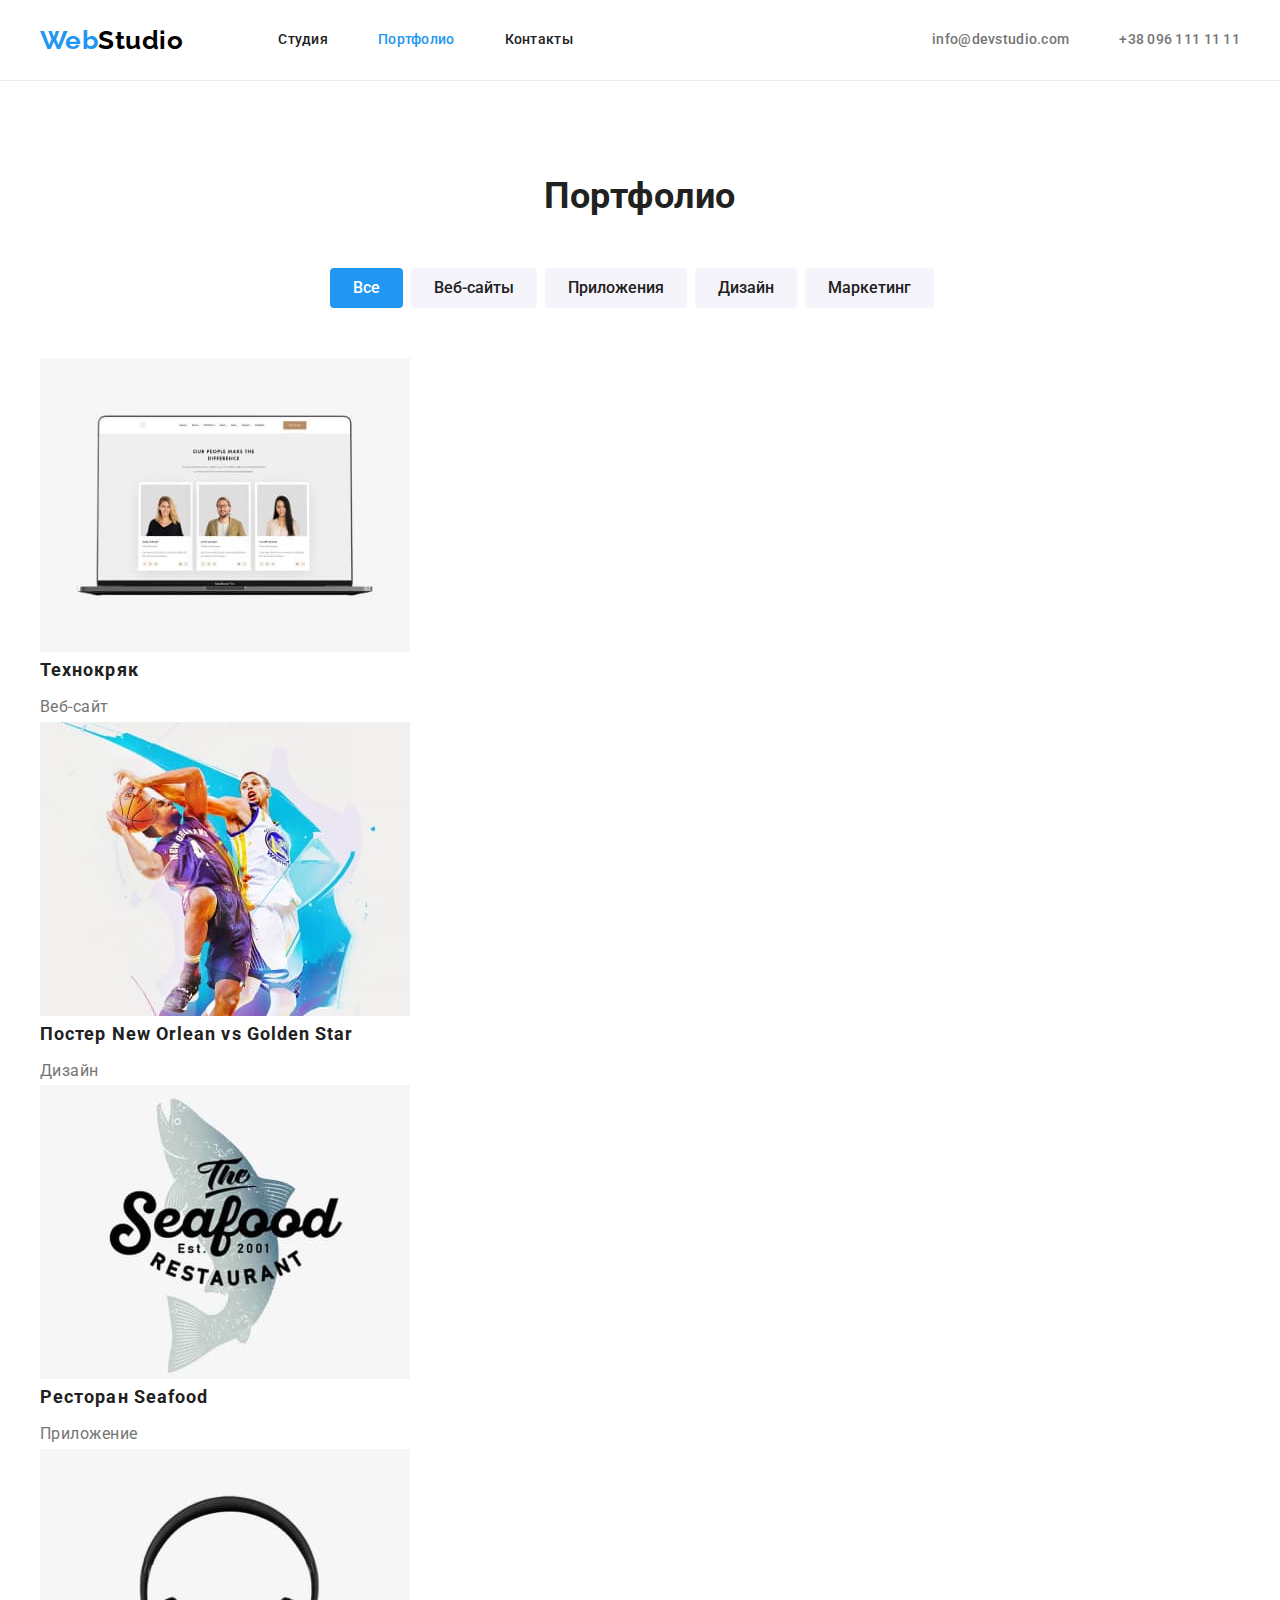
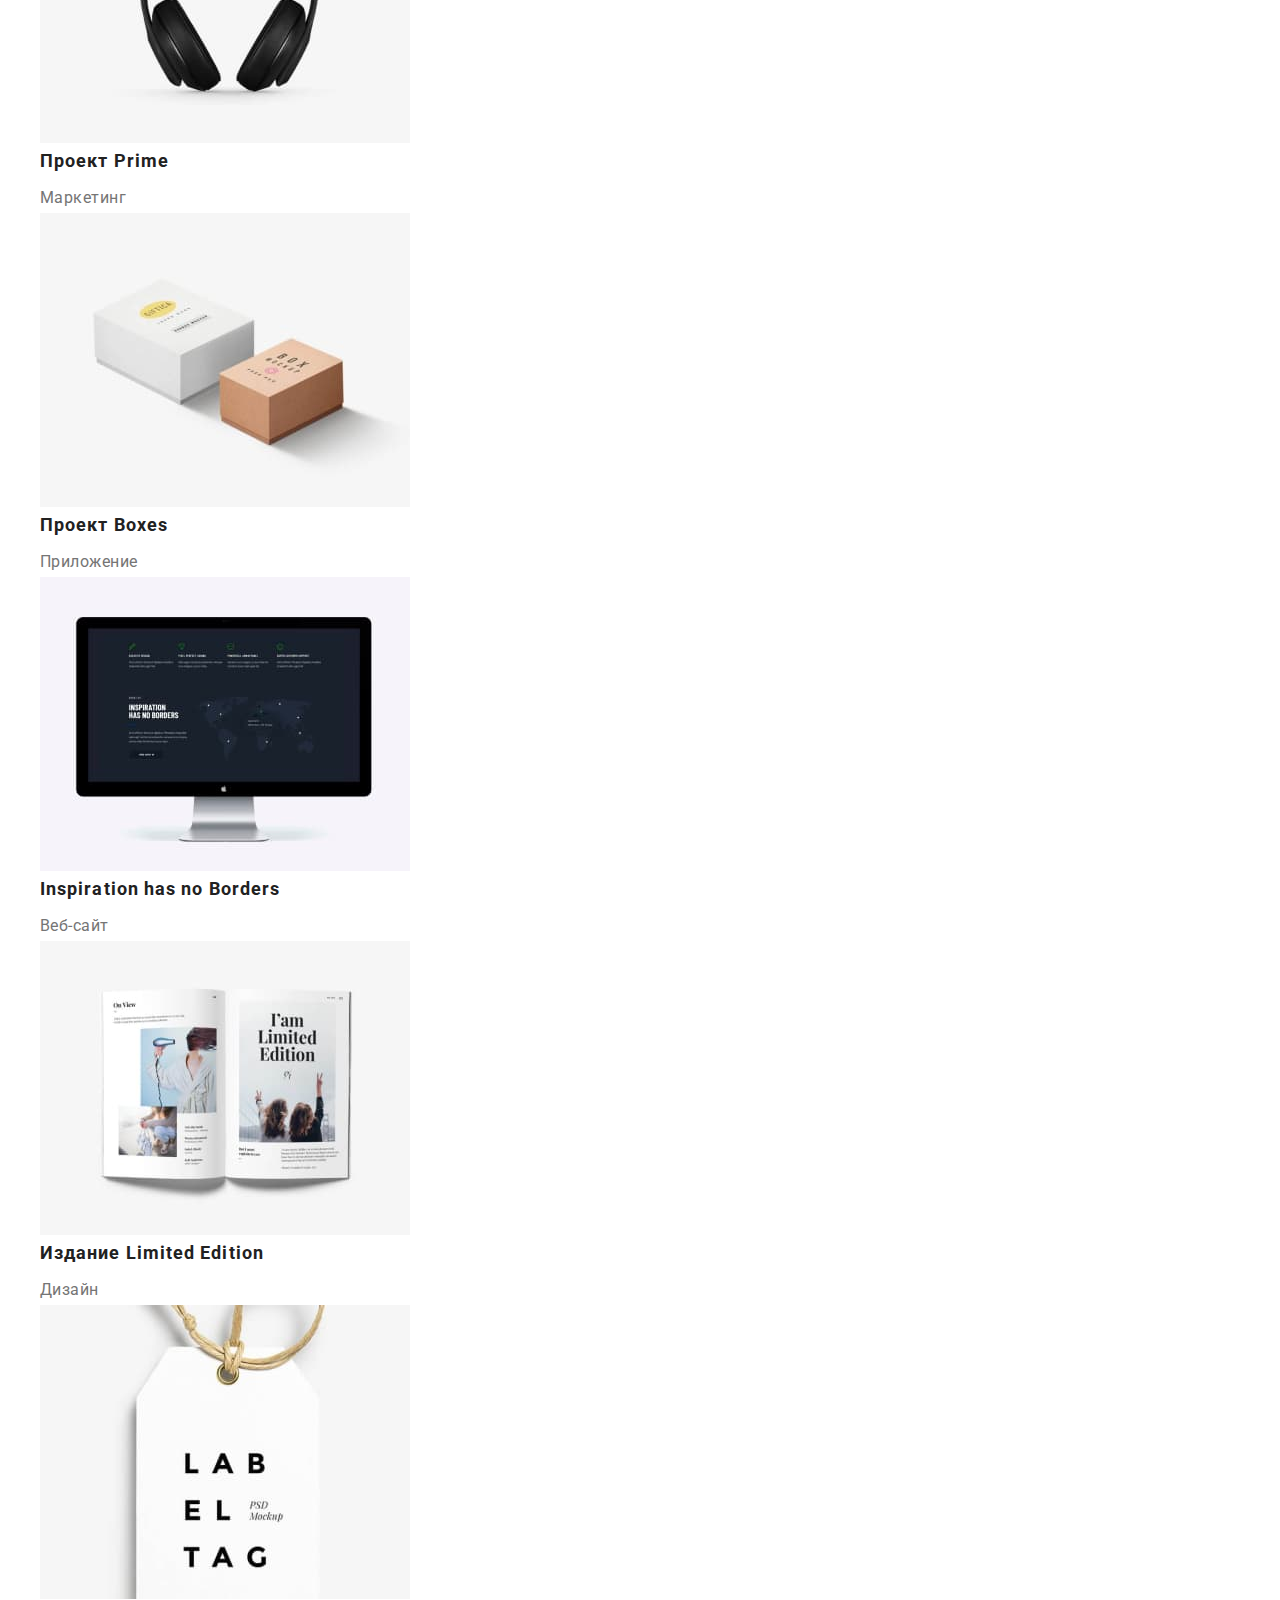
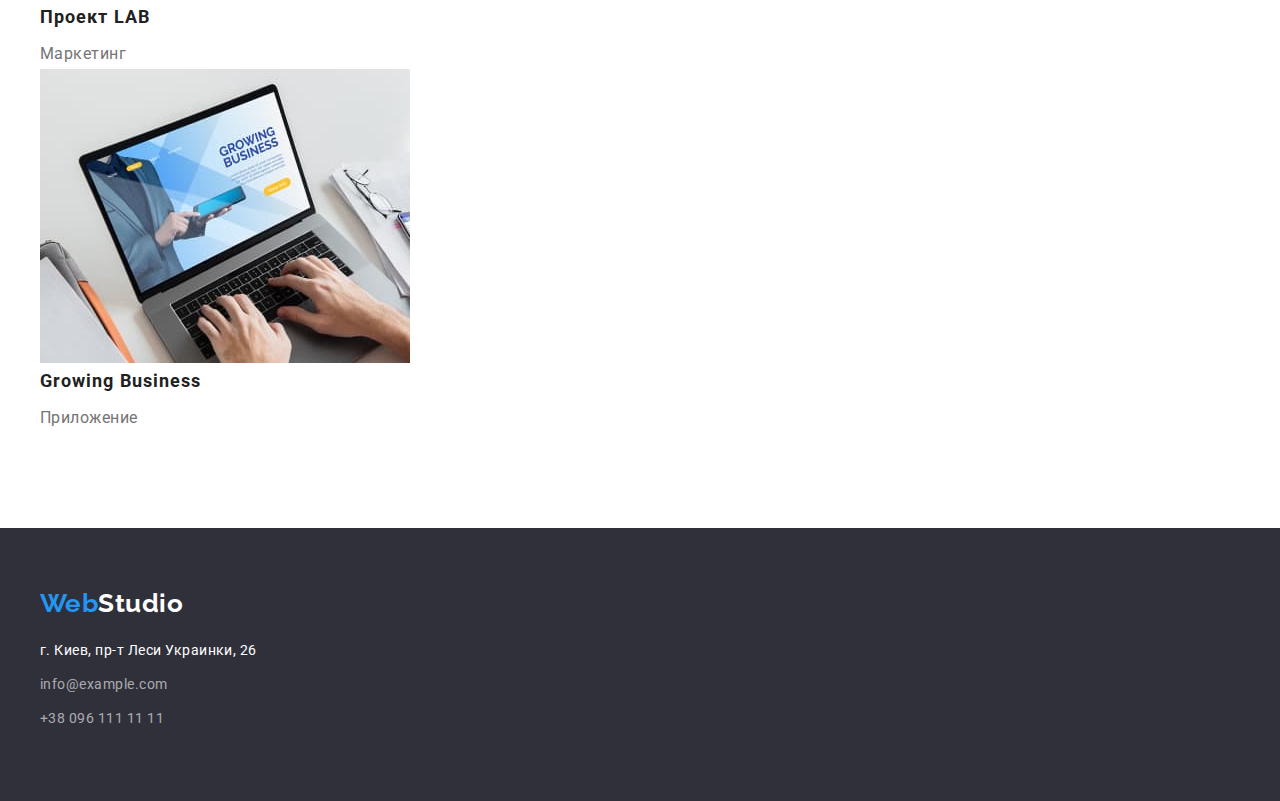
==== commit aff56c37: "добавляет оформление кнопок" ====
--- a/portfolio.html
+++ b/portfolio.html
@@ -55,56 +55,56 @@
                     <li class="item"><button class="button" type="button">Маркетинг</button></li>
                 </ul>
                 <ul class="project list">
-                    <li><a href="" class="link"><img src="images/img-a.jpg" alt="Ноутбук" width="370" height="294">
+                    <li class="item"><a href="" class="link"><img src="images/img-a.jpg" alt="Ноутбук" width="370" height="294">
                             <h2 class="project-title">Технокряк</h2>
                             <p class="project-type">Веб-сайт</p>
                         </a>
                     </li>
 
-                    <li><a href="" class="link"><img src="images/img-b.jpg" alt="баскетболисти" width="370" height="294">
+                    <li class="item"><a href="" class="link"><img src="images/img-b.jpg" alt="баскетболисти" width="370" height="294">
                             <h2 class="project-title">Постер <span lang="en">New Orlean vs Golden Star</span></h2>
                             <p class="project-type">Дизайн</p>
                         </a>
                     </li>
 
-                    <li><a href="" class="link"><img class="portfolio-img" src="images/img-c.jpg" alt="логотип ресторана рыба с текстом" width="370"
+                    <li class="item"><a href="" class="link"><img class="portfolio-img" src="images/img-c.jpg" alt="логотип ресторана рыба с текстом" width="370"
                                 height="294">
                             <h2 class="project-title">Ресторан <span lang="en">Seafood</span></h2>
                             <p class="project-type">Приложение</p>
                         </a>
                     </li>
 
-                    <li><a href="" class="link"><img src="images/img-d.jpg" alt="полноразмерные наушники" width="370" height="294">
+                    <li class="item"><a href="" class="link"><img src="images/img-d.jpg" alt="полноразмерные наушники" width="370" height="294">
                             <h2 class="project-title">Проект <span lang="en">Prime</span></h2>
                             <p class="project-type">Маркетинг</p>
                         </a>
                     </li>
 
-                    <li><a href="" class="link"><img src="images/img-e.jpg" alt="две коробки" width="370" height="294">
+                    <li class="item"><a href="" class="link"><img src="images/img-e.jpg" alt="две коробки" width="370" height="294">
                             <h2 class="project-title">Проект <span lang="en">Boxes</span> </h2>
                             <p class="project-type">Приложение</p>
                         </a>
                     </li>
 
-                    <li><a href="" class="link"><img src="images/img-f.jpg" alt="монитор" width="370" height="294">
+                    <li class="item"><a href="" class="link"><img src="images/img-f.jpg" alt="монитор" width="370" height="294">
                             <h2 class="project-title" lang="en">Inspiration has no Borders</h2>
                             <p class="project-type">Веб-сайт</p>
                         </a>
                     </li>
 
-                    <li><a href="" class="link"><img src="images/img-g.jpg" alt="разкрытая книга" width="370" height="294">
+                    <li class="item"><a href="" class="link"><img src="images/img-g.jpg" alt="разкрытая книга" width="370" height="294">
                             <h2 class="project-title">Издание <span lang="en">Limited Edition</span></h2>
                             <p class="project-type">Дизайн</p>
                         </a>
                     </li>
 
-                    <li><a href="" class="link"><img src="images/img-h.jpg" alt="бирка" width="370" height="294">
+                    <li class="item"><a href="" class="link"><img src="images/img-h.jpg" alt="бирка" width="370" height="294">
                             <h2 class="project-title">Проект <span lang="en">LAB</span></h2>
                             <p class="project-type">Маркетинг</p>
                         </a>
                     </li>
 
-                    <li><a href="" class="link"><img src="images/img-i.jpg" alt="набор текста на клавиатуре ноутбука" width="370"
+                    <li class="item"><a href="" class="link"><img src="images/img-i.jpg" alt="набор текста на клавиатуре ноутбука" width="370"
                                 height="294">
                             <h2 class="project-title" lang="en">Growing Business</h2>
                             <p class="project-type">Приложение</p>
--- a/css/styles.css
+++ b/css/styles.css
@@ -242,8 +242,10 @@
   padding-top: 95px;
   padding-bottom: 95px;
 }
+
 .portfolio-buttons {
   display: flex;
+  width: 620px;
   margin-left: auto;
   margin-right: auto;
 
@@ -252,6 +254,7 @@
 .portfolio-buttons .item + .item {
   margin-left: 8px;
 }
+/* __________________________проекты_____________________ */
 .project-title {
   margin-top: 0;
   margin-bottom: 4px;
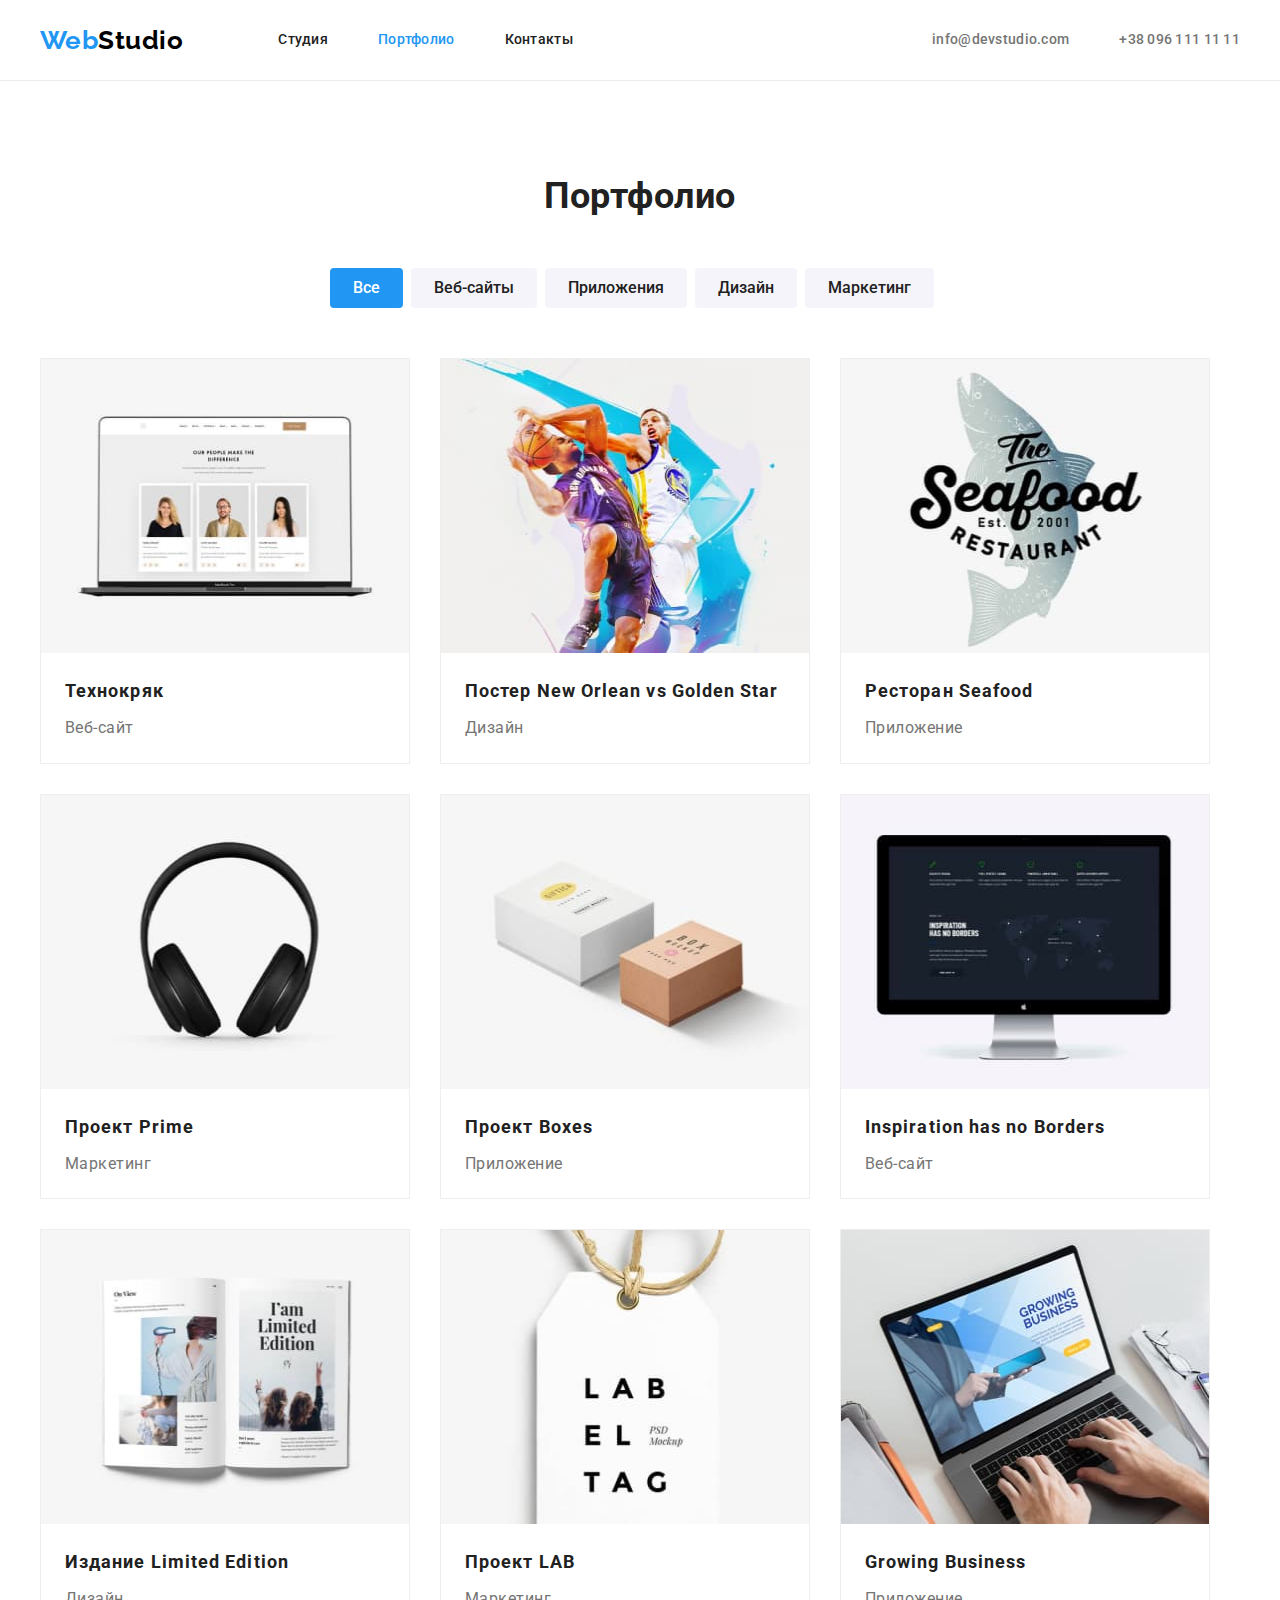
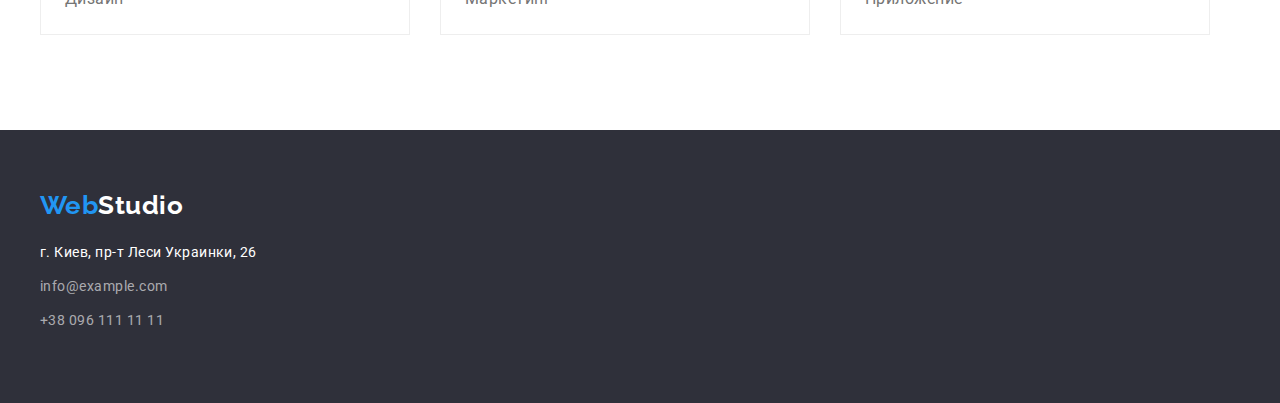
==== commit 5315ffd9: "оформляет сетку портфолио" ====
--- a/portfolio.html
+++ b/portfolio.html
@@ -55,59 +55,86 @@
                     <li class="item"><button class="button" type="button">Маркетинг</button></li>
                 </ul>
                 <ul class="project list">
-                    <li class="item"><a href="" class="link"><img src="images/img-a.jpg" alt="Ноутбук" width="370" height="294">
-                            <h2 class="project-title">Технокряк</h2>
-                            <p class="project-type">Веб-сайт</p>
+                    <li class="item">
+                        <a href="" class="link"><img src="images/img-a.jpg" alt="Ноутбук" width="370" height="294">
+                           <div class="project-text">
+                                <h2 class="project-title">Технокряк</h2>
+                                <p class="project-type">Веб-сайт</p>
+                           </div>
                         </a>
                     </li>
 
-                    <li class="item"><a href="" class="link"><img src="images/img-b.jpg" alt="баскетболисти" width="370" height="294">
-                            <h2 class="project-title">Постер <span lang="en">New Orlean vs Golden Star</span></h2>
-                            <p class="project-type">Дизайн</p>
+                    <li class="item">
+                        <a href="" class="link"><img src="images/img-b.jpg" alt="баскетболисти" width="370" height="294">
+                            <div class="project-text">
+                                <h2 class="project-title">Постер <span lang="en">New Orlean vs Golden Star</span></h2>
+                                <p class="project-type">Дизайн</p>
+                            </div>
                         </a>
                     </li>
 
-                    <li class="item"><a href="" class="link"><img class="portfolio-img" src="images/img-c.jpg" alt="логотип ресторана рыба с текстом" width="370"
+                    <li class="item">
+                        <a href="" class="link"><img class="portfolio-img" src="images/img-c.jpg" alt="логотип ресторана рыба с текстом" width="370"
                                 height="294">
-                            <h2 class="project-title">Ресторан <span lang="en">Seafood</span></h2>
-                            <p class="project-type">Приложение</p>
+                           <div class="project-text">
+                                <h2 class="project-title">Ресторан <span lang="en">Seafood</span></h2>
+                                <p class="project-type">Приложение</p>
+                           </div>
                         </a>
                     </li>
 
-                    <li class="item"><a href="" class="link"><img src="images/img-d.jpg" alt="полноразмерные наушники" width="370" height="294">
-                            <h2 class="project-title">Проект <span lang="en">Prime</span></h2>
-                            <p class="project-type">Маркетинг</p>
+                    <li class="item">
+                        <a href="" class="link"><img src="images/img-d.jpg" alt="полноразмерные наушники" width="370" height="294">
+                            <div class="project-text">
+                                <h2 class="project-title">Проект <span lang="en">Prime</span></h2>
+                                <p class="project-type">Маркетинг</p>
+                            </div>
                         </a>
                     </li>
 
-                    <li class="item"><a href="" class="link"><img src="images/img-e.jpg" alt="две коробки" width="370" height="294">
-                            <h2 class="project-title">Проект <span lang="en">Boxes</span> </h2>
-                            <p class="project-type">Приложение</p>
+                    <li class="item">
+                        <a href="" class="link"><img src="images/img-e.jpg" alt="две коробки" width="370" height="294">
+                            <div class="project-text">
+                                <h2 class="project-title">Проект <span lang="en">Boxes</span> </h2>
+                                <p class="project-type">Приложение</p>
+                            </div>
                         </a>
                     </li>
 
-                    <li class="item"><a href="" class="link"><img src="images/img-f.jpg" alt="монитор" width="370" height="294">
-                            <h2 class="project-title" lang="en">Inspiration has no Borders</h2>
-                            <p class="project-type">Веб-сайт</p>
+                    <li class="item">
+                        <a href="" class="link"><img src="images/img-f.jpg" alt="монитор" width="370" height="294">
+                            <div class="project-text">
+                                <h2 class="project-title" lang="en">Inspiration has no Borders</h2>
+                                <p class="project-type">Веб-сайт</p>
+                            </div>
                         </a>
                     </li>
 
-                    <li class="item"><a href="" class="link"><img src="images/img-g.jpg" alt="разкрытая книга" width="370" height="294">
-                            <h2 class="project-title">Издание <span lang="en">Limited Edition</span></h2>
-                            <p class="project-type">Дизайн</p>
+                    <li class="item">
+                        <a href="" class="link"><img src="images/img-g.jpg" alt="разкрытая книга" width="370" height="294">
+                            <div class="project-text">
+                                <h2 class="project-title">Издание <span lang="en">Limited Edition</span></h2>
+                                <p class="project-type">Дизайн</p>
+                            </div>
                         </a>
                     </li>
 
-                    <li class="item"><a href="" class="link"><img src="images/img-h.jpg" alt="бирка" width="370" height="294">
-                            <h2 class="project-title">Проект <span lang="en">LAB</span></h2>
-                            <p class="project-type">Маркетинг</p>
+                    <li class="item">
+                        <a href="" class="link"><img src="images/img-h.jpg" alt="бирка" width="370" height="294">
+                            <div class="project-text">
+                                <h2 class="project-title">Проект <span lang="en">LAB</span></h2>
+                                <p class="project-type">Маркетинг</p>
+                            </div>
                         </a>
                     </li>
 
-                    <li class="item"><a href="" class="link"><img src="images/img-i.jpg" alt="набор текста на клавиатуре ноутбука" width="370"
+                    <li class="item">
+                        <a href="" class="link"><img src="images/img-i.jpg" alt="набор текста на клавиатуре ноутбука" width="370"
                                 height="294">
-                            <h2 class="project-title" lang="en">Growing Business</h2>
-                            <p class="project-type">Приложение</p>
+                            <div class="project-text">
+                                <h2 class="project-title" lang="en">Growing Business</h2>
+                                <p class="project-type">Приложение</p>
+                            </div>
                         </a>
                     </li>
                 </ul>
--- a/css/styles.css
+++ b/css/styles.css
@@ -7,6 +7,7 @@
   --secondary-background-color: #f5f4fa;
   --hero-footer-background-color: #2f303a;
   --hero-button-hover-color: #188ce8;
+  --project-border-color: #eeeeee;
 }
 
 /* палитра */
@@ -20,7 +21,7 @@
 /* цвет адреса   rgba(255, 255, 255, 0.6) */
 /* цвет фона героя и футера #2F303A */
 /* дополнительный цвет текста логотипа, рамки главной кнопки  #000000 */
-
+/* цвет рамки карточки проекта    #EEEEEE */
 body {
   font-family: "Roboto", sans-serif;
   background-color: var(--primary-white-color);
@@ -38,6 +39,7 @@
 }
 img {
   display: block;
+  max-width: 100%;
 }
 
 /* **************************************************** */
@@ -255,6 +257,24 @@
   margin-left: 8px;
 }
 /* __________________________проекты_____________________ */
+.project {
+  display: flex;
+  flex-wrap: wrap;
+  margin-left: -30px;
+  margin-top: -30px;
+}
+.project > .item {
+  flex-basis: 370px;
+  margin-left: 30px;
+  margin-top: 30px;
+
+  border: 1px solid var(--project-border-color);
+}
+
+.project-text {
+  padding: 20px 24px;
+}
+
 .project-title {
   margin-top: 0;
   margin-bottom: 4px;
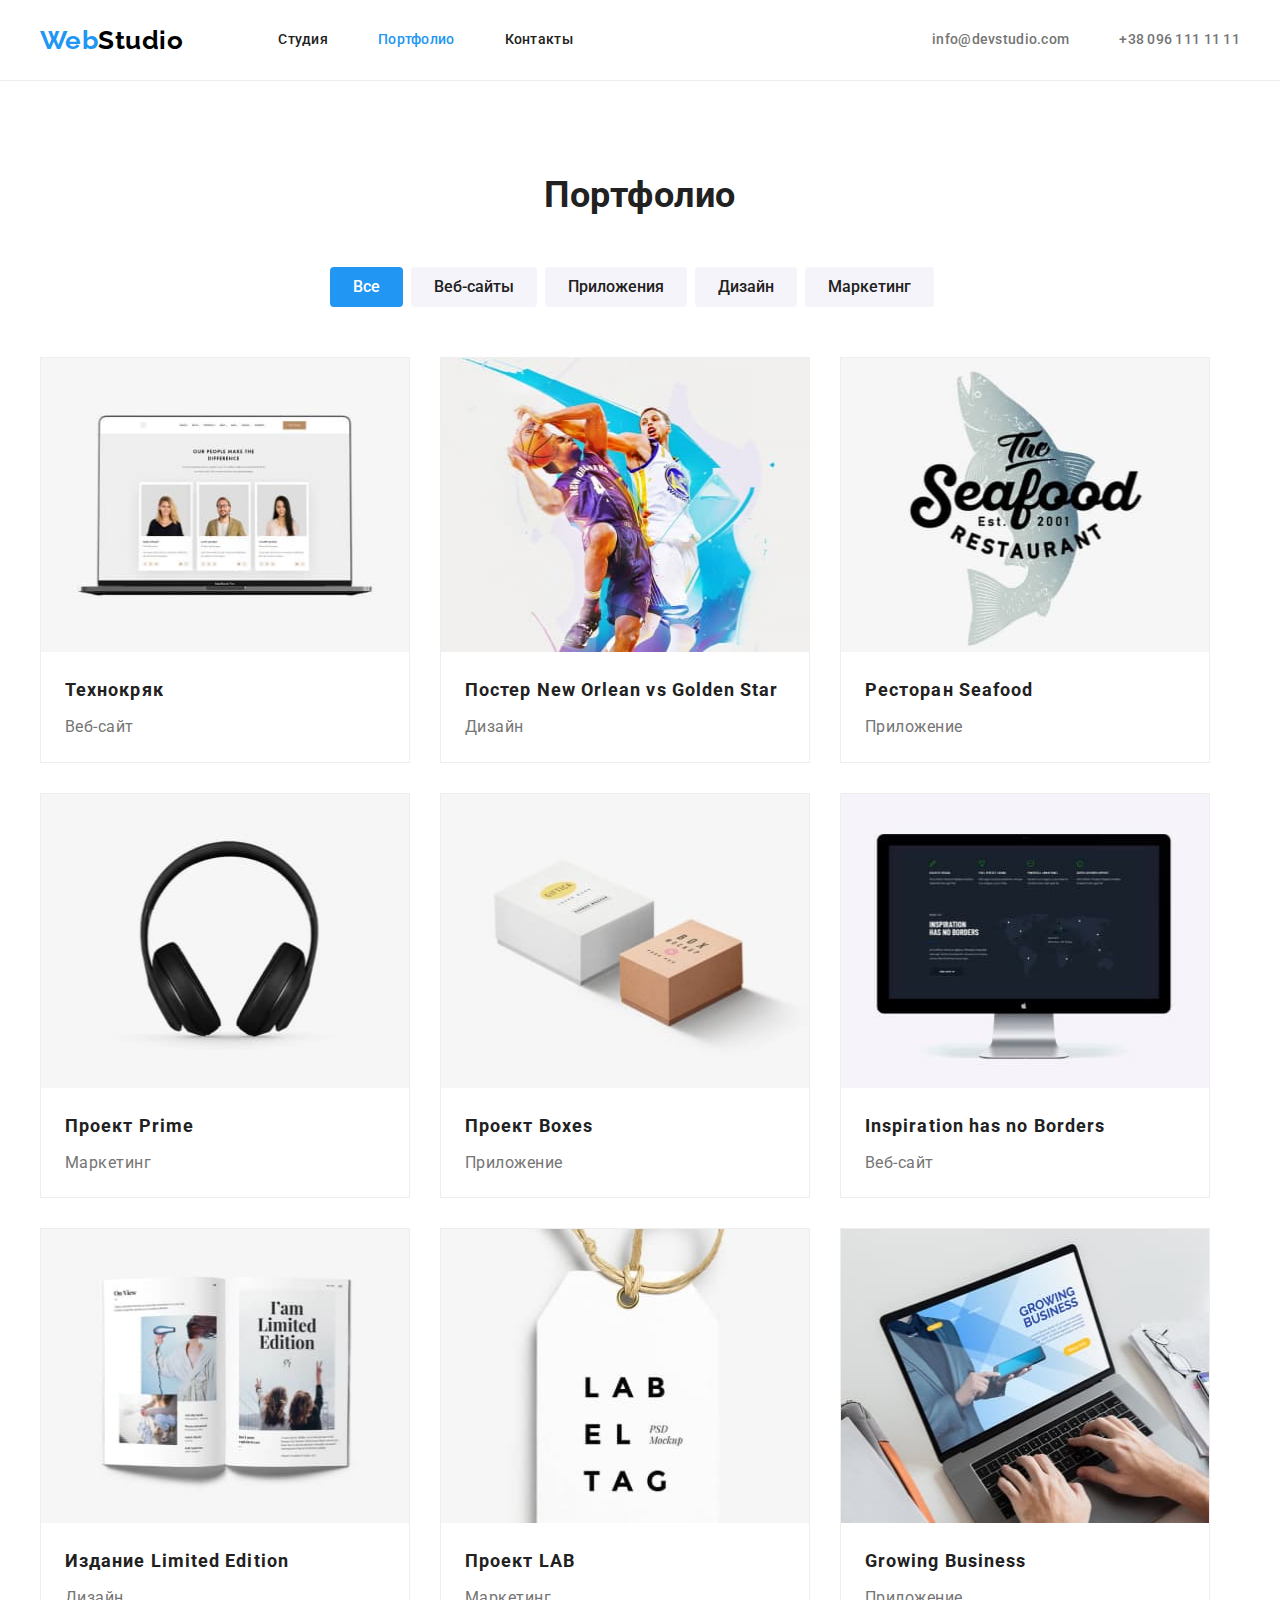
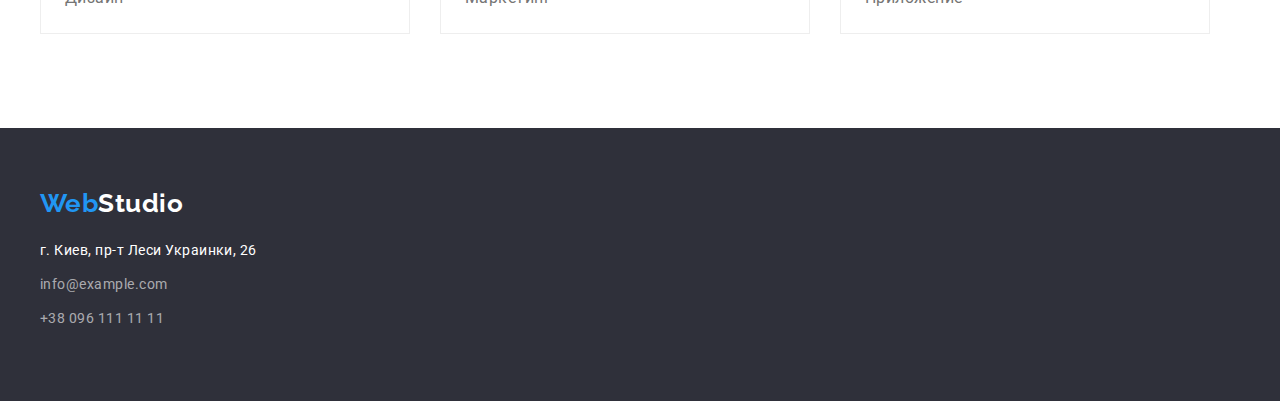
==== commit b195c4ea: "исправляет падинги секций" ====
--- a/portfolio.html
+++ b/portfolio.html
@@ -44,7 +44,7 @@
     </header>
     <!--проекты компании-->
     <main>
-        <section class="portfolio section">
+        <section class="section">
             <div class="container">
                 <h1 class="section-title">Портфолио</h1>
                 <ul class="portfolio-buttons list">
--- a/css/styles.css
+++ b/css/styles.css
@@ -50,6 +50,10 @@
   margin-left: auto;
   margin-right: auto;
 }
+.section {
+  padding-top: 94px;
+  padding-bottom: 94px;
+}
 /* __________________________________________шапка сайта студии__________________________________________________________ */
 header {
   border-bottom: 1px solid #ececec;
@@ -155,10 +159,7 @@
   line-height: 1.16;
   text-align: center;
 }
-.advantage-section {
-  padding-top: 95px;
-  padding-bottom: 95px;
-}
+
 .advantage {
   display: flex;
 }
@@ -187,9 +188,6 @@
   line-height: 1.71;
 }
 /* ____________________секция чем занимается компания______________ */
-.specialization-section {
-  padding-bottom: 95px;
-}
 .specialization {
   display: flex;
 }
@@ -216,9 +214,12 @@
 .team .item:nth-child(4n) {
   margin-right: 0;
 }
+.team-photo {
+  margin-bottom: 30px;
+}
 
 .team-title {
-  margin-top: 30px;
+  margin-top: 0;
   margin-bottom: 10px;
 
   color: var(--secondary-tex-color);
@@ -235,16 +236,9 @@
   text-align: center;
 }
 .our-team {
-  padding-top: 95px;
-  padding-bottom: 95px;
   background-color: var(--secondary-background-color);
 }
 /* _____________________________портфолио____________________ */
-.portfolio {
-  padding-top: 95px;
-  padding-bottom: 95px;
-}
-
 .portfolio-buttons {
   display: flex;
   width: 620px;
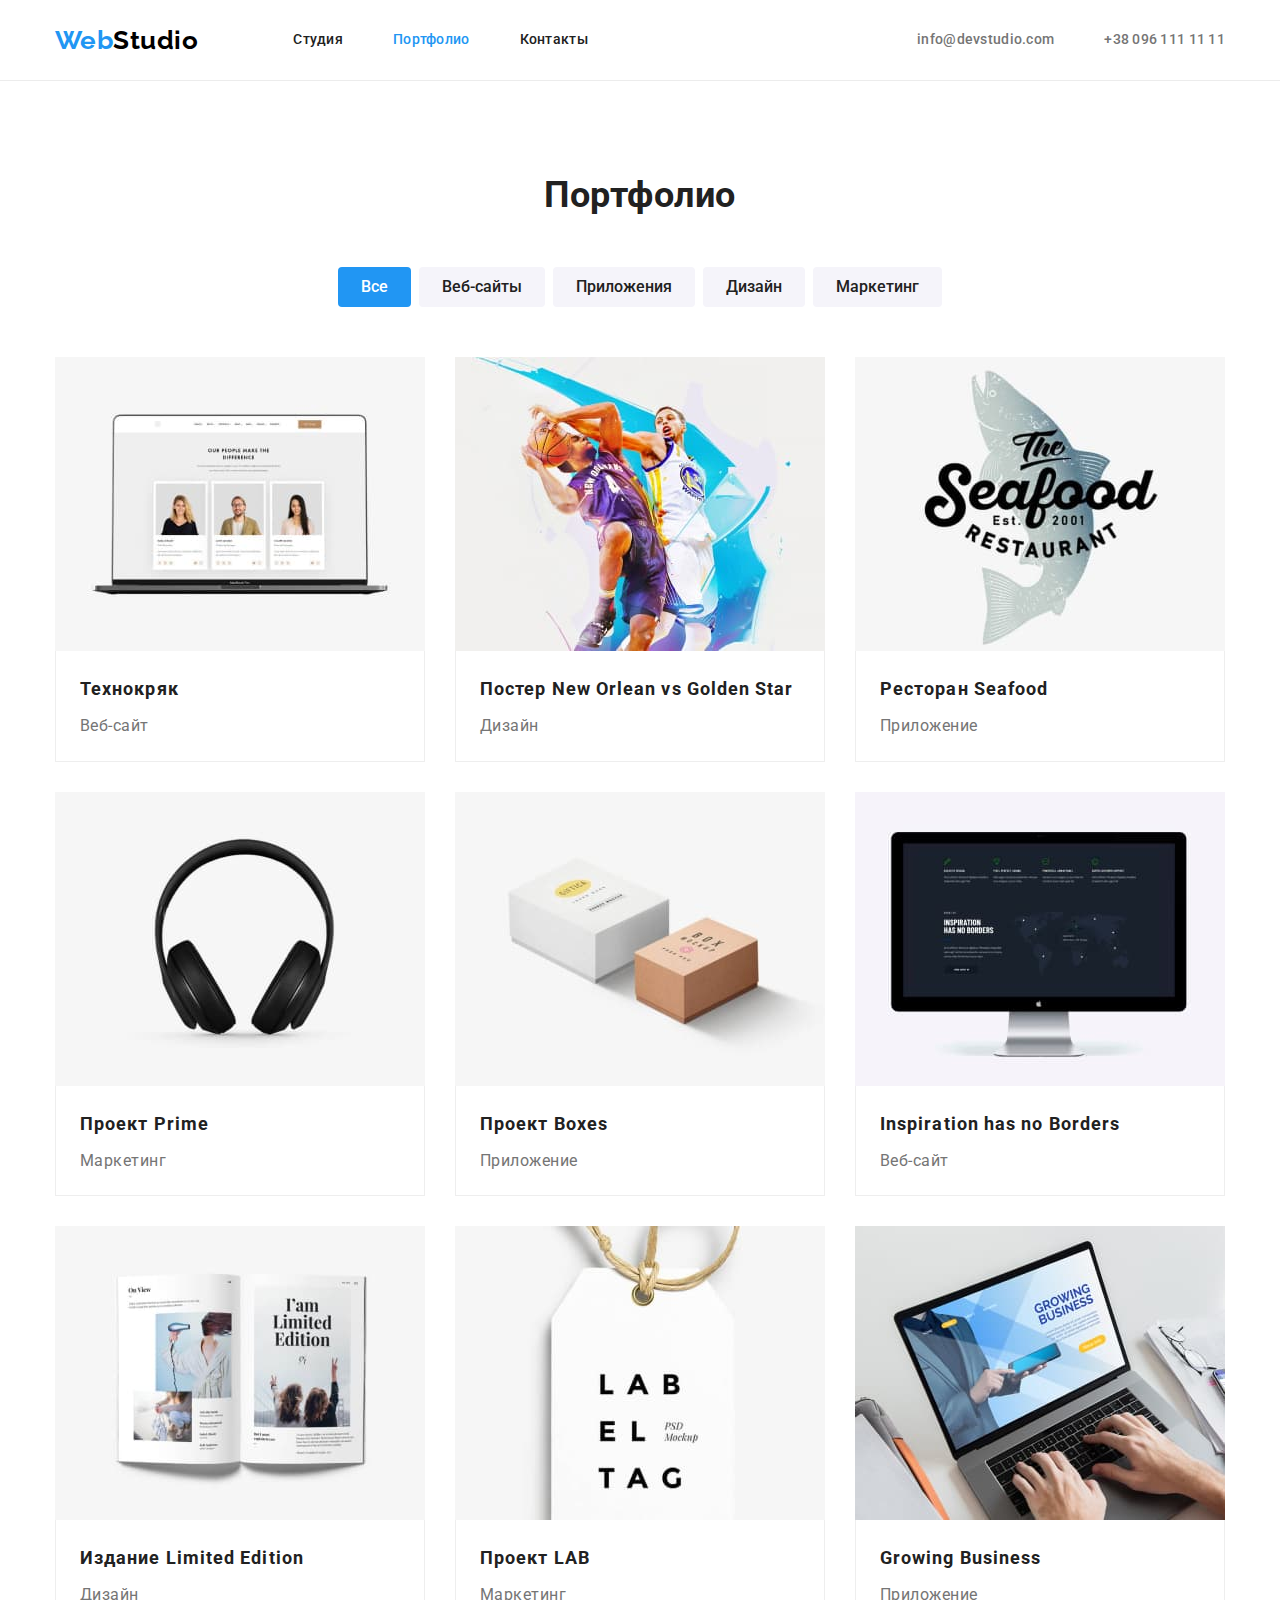
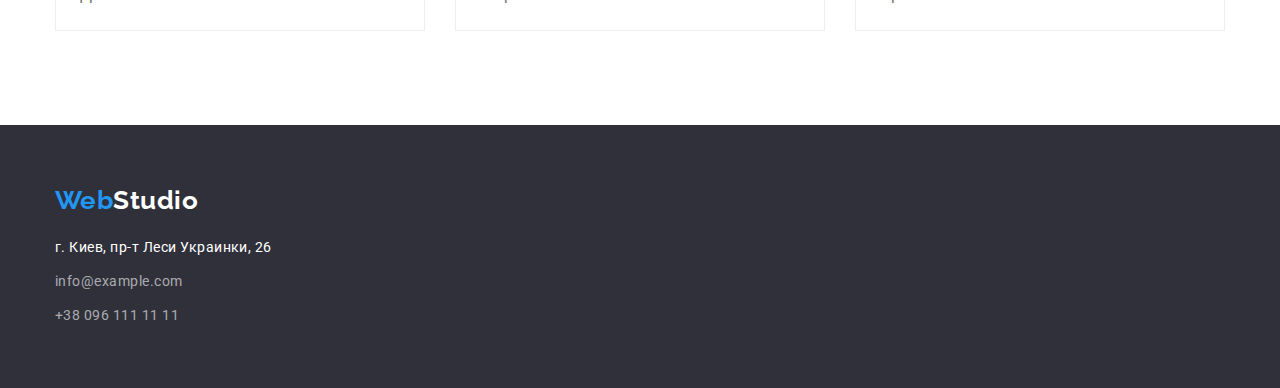
==== commit 27d58e2f: "вносит исправления после проверки дз" ====
--- a/portfolio.html
+++ b/portfolio.html
@@ -20,7 +20,7 @@
         <!--навигация-->
         <div class="container header-nav">
             <nav class="main-nav">
-                <a class="logo link" href="./index.html">Web<span class="logo-header">Studio</span></a>
+                <a class="logo link" href="./index.html">Web<span class="logo-header-end">Studio</span></a>
                 <ul class="site-nav list">
                     <li class="item"><a href="./index.html" class="link">Студия</a>
                     </li>
@@ -144,15 +144,17 @@
     <!--подвал страницы-->
 <footer class="footer">
     <div class="container">
-        <a class="logo link" href="./index.html">Web<span class="logo-footer">Studio</span></a>
+        <div class="logo-footer">
+            <a class="logo link" href="./index.html">Web<span class="logo-footer-end">Studio</span></a>
+        </div>
         <address class="adress">
             <p class="adress-location">г. Киев, пр-т Леси Украинки, 26</p>
             <ul class="adress-contacts list">
                 <li class="adress-contact-item">
-                    <a href="mailto:info@example.com" class="link">info@example.com</a>
+                    <a href="mailto:info@example.com" class="footer-mail link">info@example.com</a>
                 </li>
                 <li class="adress-contact-item">
-                    <a href="tel:+380961111111" class="link">+38 096 111 11 11</a>
+                    <a href="tel:+380961111111" class="footer-tel link">+38 096 111 11 11</a>
                 </li>
             </ul>
         </address>
--- a/css/styles.css
+++ b/css/styles.css
@@ -40,11 +40,12 @@
 img {
   display: block;
   max-width: 100%;
+  height: auto;
 }
 
 /* **************************************************** */
 .container {
-  width: 1230px;
+  width: 1200px;
   padding-left: 15px;
   padding-right: 15px;
   margin-left: auto;
@@ -65,11 +66,15 @@
   font-size: 26px;
   line-height: 1.19;
 }
-.logo-header {
+
+.logo-header-end {
   color: var(--primary-black-color);
 }
+.logo-footer-end {
+  color: var(--primary-white-color);
+}
 .logo-footer {
-  color: var(--primary-white-color);
+  margin-bottom: 20px;
 }
 /* ___________________________________________навигация___________________________________________________________ */
 .header-nav {
@@ -79,6 +84,13 @@
   display: flex;
   align-items: center;
 }
+
+.main-nav .link {
+  display: block;
+  padding-top: 24px;
+  padding-bottom: 24px;
+}
+
 .site-nav {
   display: flex;
   margin-left: 95px;
@@ -114,6 +126,7 @@
   line-height: 1.14;
   letter-spacing: 0.02em;
 }
+.site-nav .current,
 .site-nav .link:hover,
 .site-nav .link:focus,
 .contacts .link:hover,
@@ -122,9 +135,7 @@
 .adress-contacts .link:focus {
   color: var(--accent-tex-color);
 }
-.site-nav .current.link {
-  color: var(--accent-tex-color);
-}
+
 /* __________________________________ герой ______________________________________________________________ */
 
 .hero {
@@ -172,7 +183,7 @@
 }
 .advantage-title {
   margin-top: 0;
-  margin-bottom: 0;
+  margin-bottom: 10px;
 
   color: var(--secondary-tex-color);
   font-weight: 700;
@@ -188,6 +199,9 @@
   line-height: 1.71;
 }
 /* ____________________секция чем занимается компания______________ */
+.specialization-section {
+  padding-top: 0px;
+}
 .specialization {
   display: flex;
 }
@@ -206,7 +220,7 @@
 .team .item {
   width: 270px;
   margin-right: 30px;
-  padding-bottom: 30px;
+  /* padding-bottom: 30px; */
 
   border-radius: 4px;
   background-color: var(--primary-white-color);
@@ -214,10 +228,14 @@
 .team .item:nth-child(4n) {
   margin-right: 0;
 }
-.team-photo {
+/* .team-photo {
   margin-bottom: 30px;
-}
-
+} */
+
+.team-text {
+  padding-top: 30px;
+  padding-bottom: 30px;
+}
 .team-title {
   margin-top: 0;
   margin-bottom: 10px;
@@ -241,9 +259,7 @@
 /* _____________________________портфолио____________________ */
 .portfolio-buttons {
   display: flex;
-  width: 620px;
-  margin-left: auto;
-  margin-right: auto;
+  justify-content: center;
 
   margin-bottom: 50px;
 }
@@ -261,12 +277,14 @@
   flex-basis: 370px;
   margin-left: 30px;
   margin-top: 30px;
-
-  border: 1px solid var(--project-border-color);
 }
 
 .project-text {
   padding: 20px 24px;
+
+  border-width: 0 1px 1px 1px;
+  border-style: solid;
+  border-color: var(--project-border-color);
 }
 
 .project-title {
@@ -294,6 +312,9 @@
   padding-bottom: 60px;
   background-color: var(--hero-footer-background-color);
 }
+.footer .link {
+  display: block;
+}
 .adress {
   color: var(--primary-white-color);
   font-style: normal;
@@ -301,12 +322,19 @@
   line-height: 1.71;
 }
 .adress-location {
-  margin-top: 20px;
+  margin-top: 0px;
   margin-bottom: 10px;
 }
-.adress-contact-item {
+/* .adress-contact-item .link {
+  display: block;
+} */
+.footer-mail {
   margin-bottom: 10px;
 }
+.footer-tel {
+  margin-bottom: 0;
+}
+
 .adress-contacts .link {
   color: rgba(255, 255, 255, 0.6);
 }
